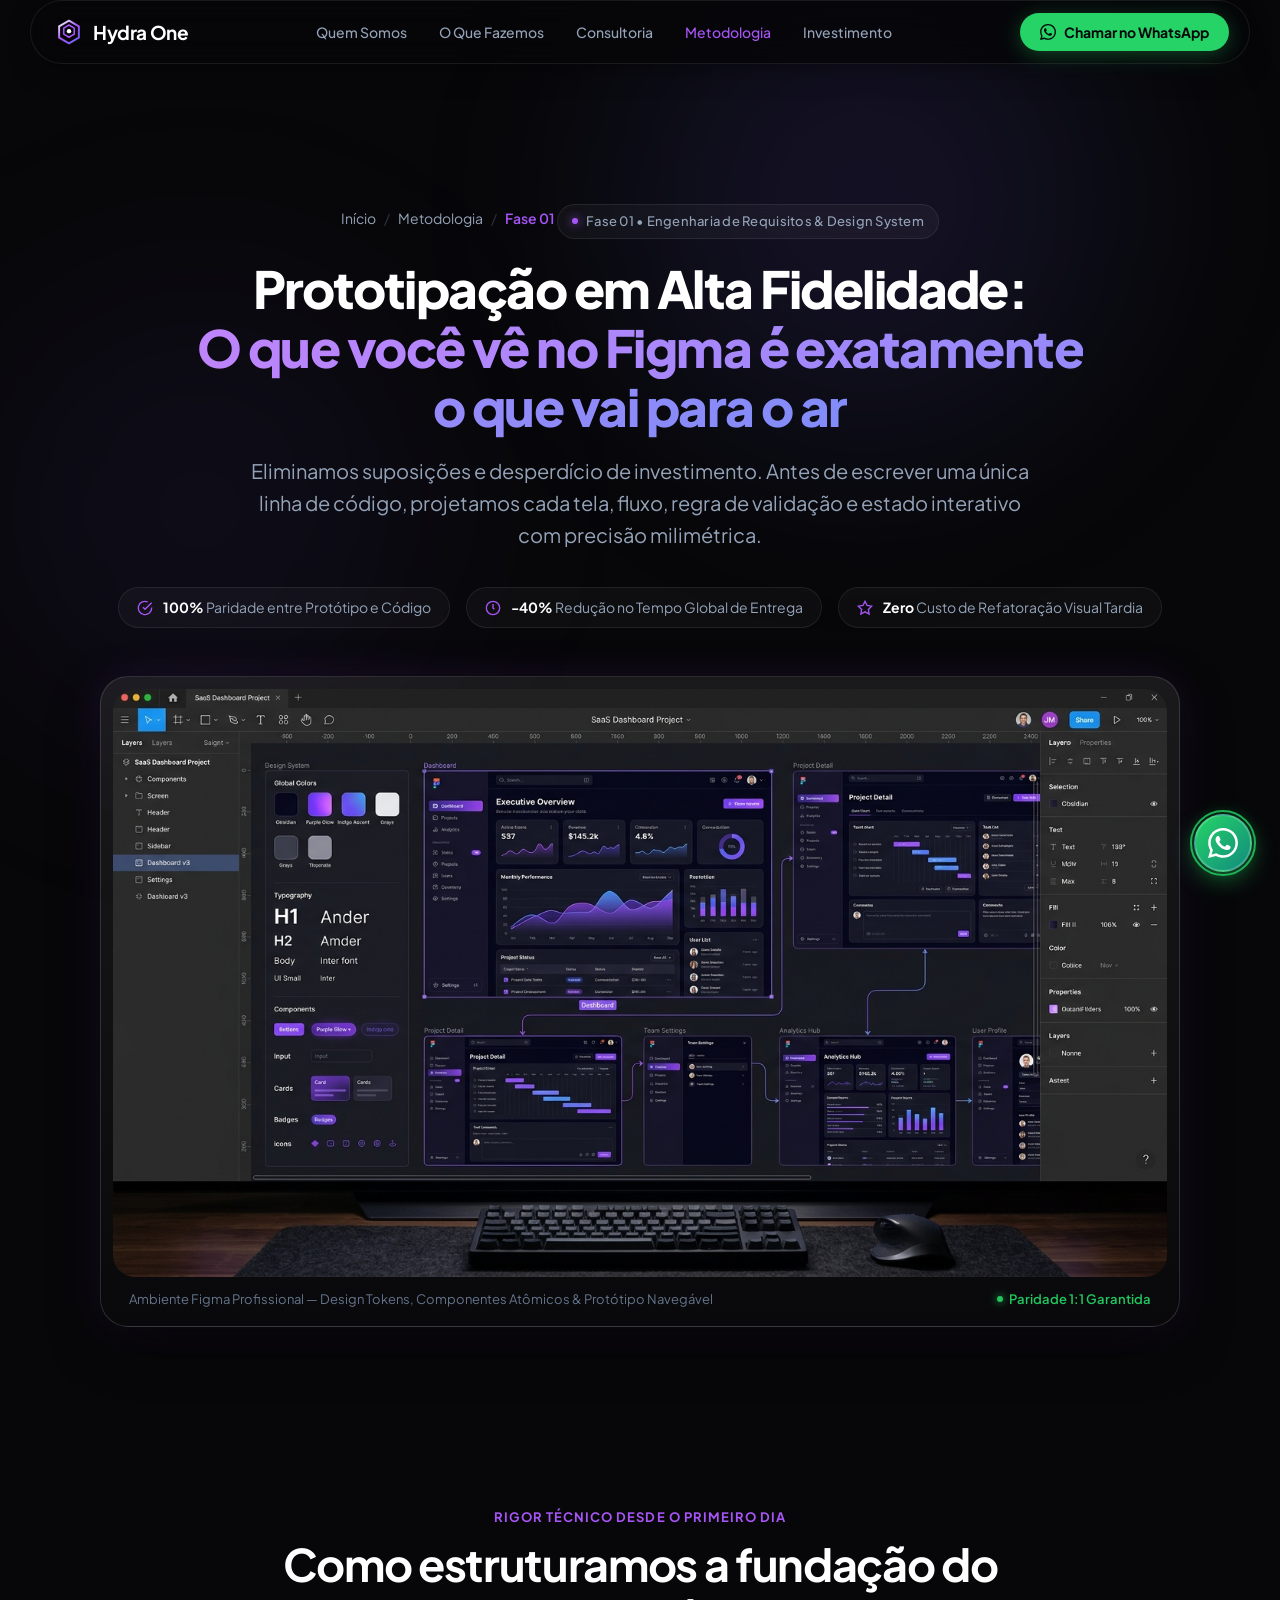
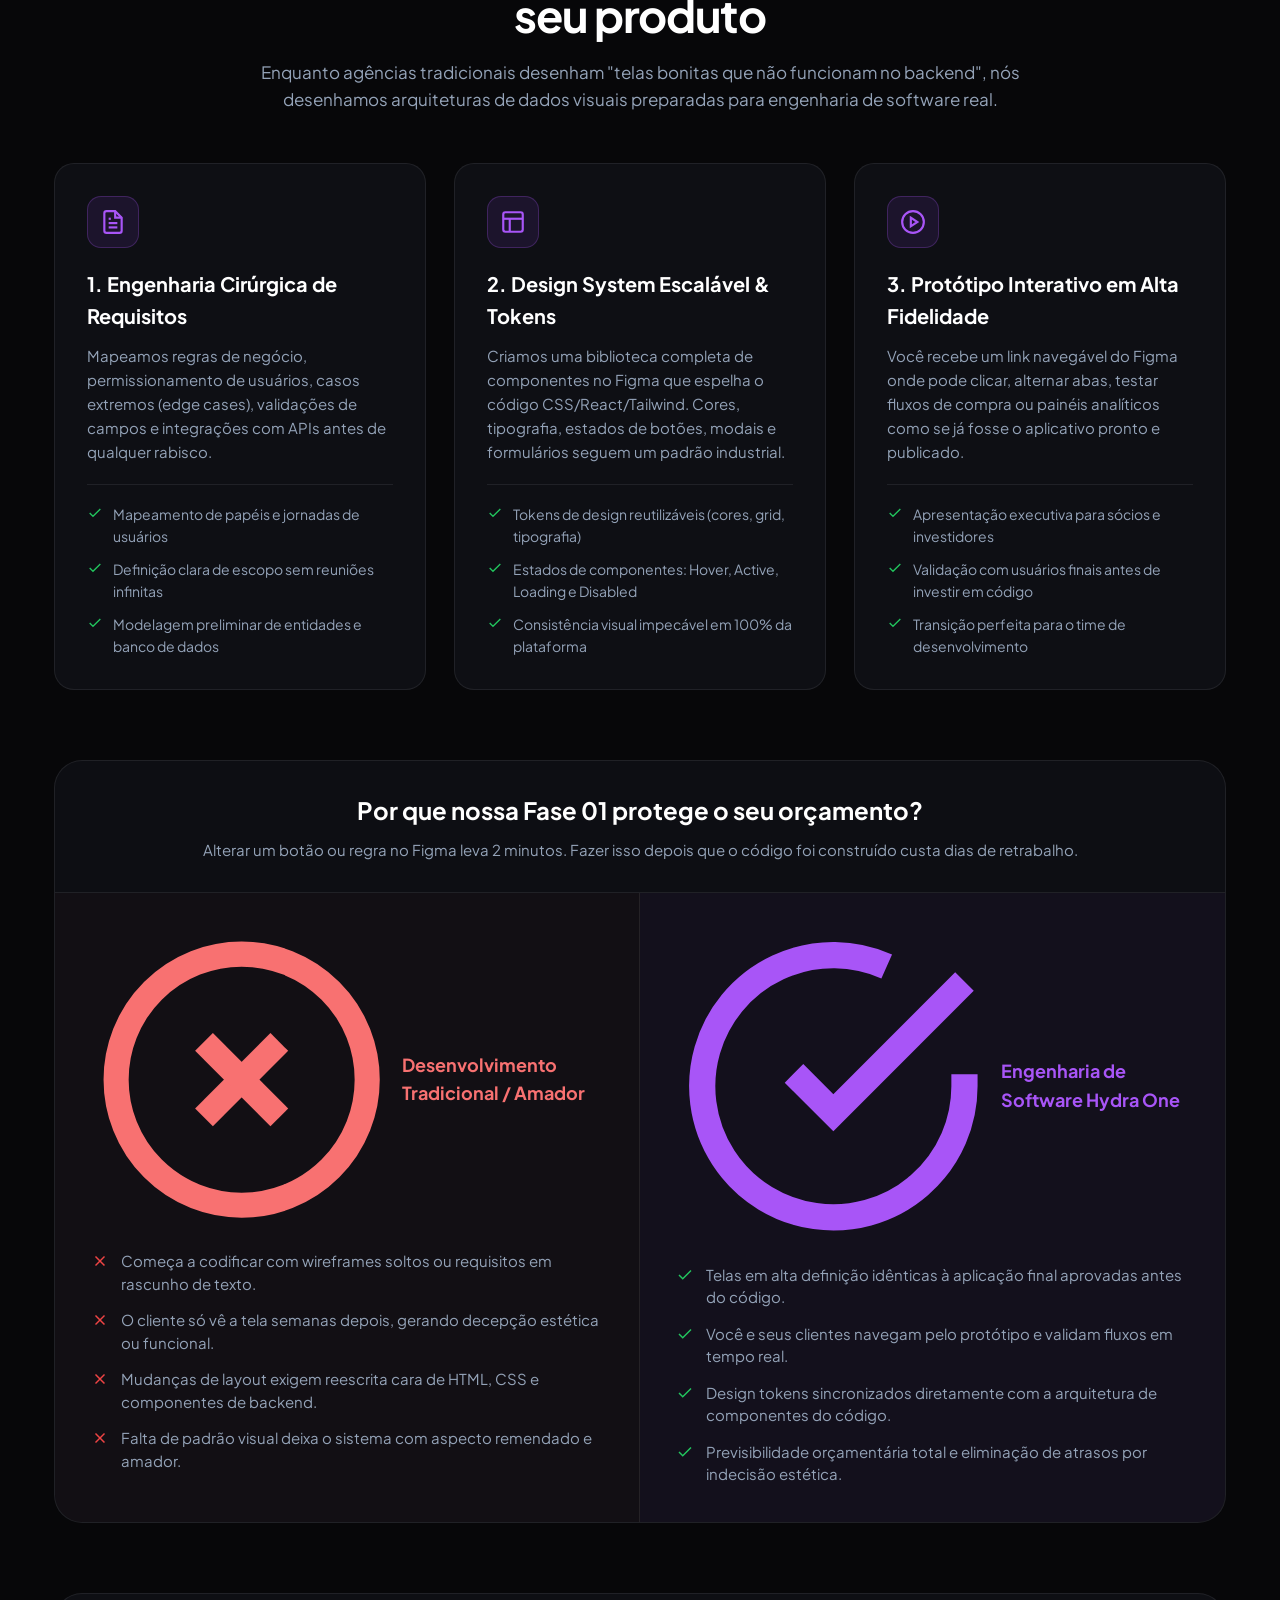
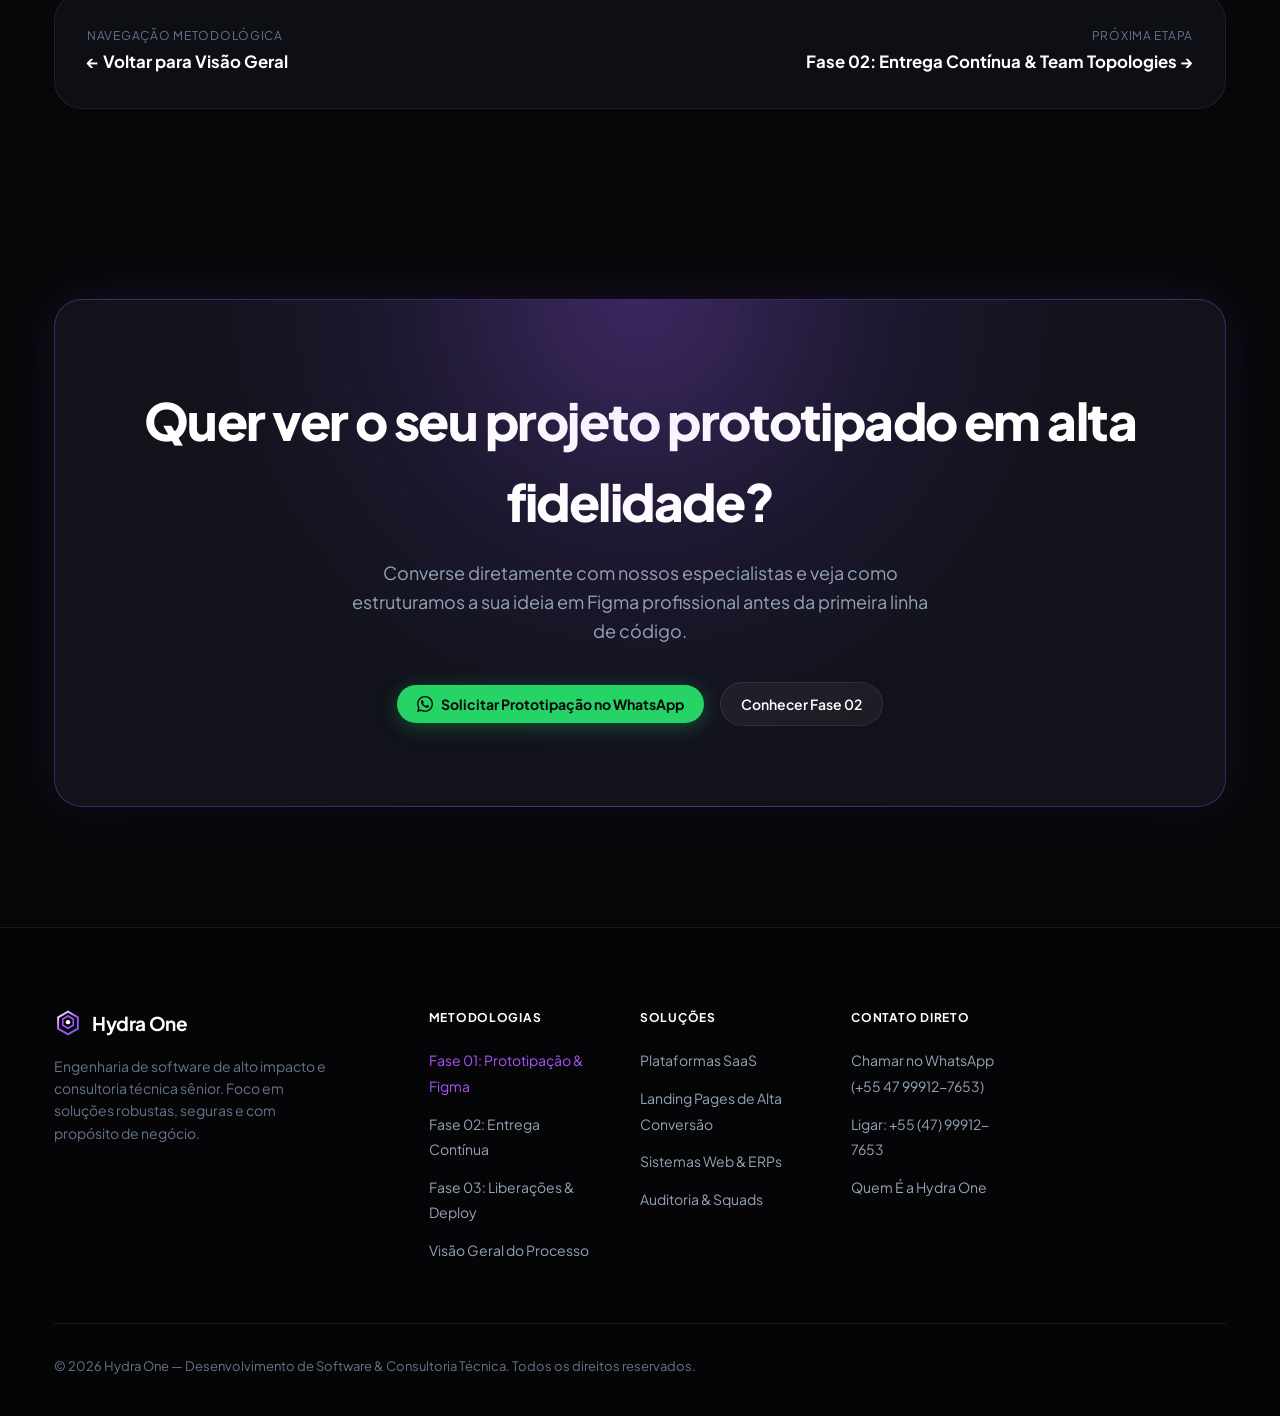
==== fase-1-prototipacao.html @ 9bd607a6 "add steps page" ====
<!DOCTYPE html>
<html lang="pt-BR">

<head>
  <meta charset="UTF-8">
  <meta name="viewport" content="width=device-width, initial-scale=1.0">
  <title>Fase 1: Prototipação em Alta Fidelidade & Figma | Metodologia Hydra One</title>
  <meta name="description"
    content="Entenda como a Hydra One utiliza prototipação em alta fidelidade no Figma, design systems escaláveis e engenharia cirúrgica de requisitos para eliminar 100% das surpresas e retrabalho antes do código.">
  
  <!-- Preconnect Fonts -->
  <link rel="preconnect" href="https://fonts.googleapis.com">
  <link rel="preconnect" href="https://fonts.gstatic.com" crossorigin>
  <link
    href="https://fonts.googleapis.com/css2?family=JetBrains+Mono:ital,wght@0,400;0,500;0,600;1,400&family=Plus+Jakarta+Sans:wght@300;400;500;600;700;800&display=swap"
    rel="stylesheet">
  
  <!-- Stylesheets -->
  <link rel="stylesheet" href="css/variables.css">
  <link rel="stylesheet" href="css/styles.css">
</head>

<body>
  <!-- ==========================================================================
       Header & Navigation
       ========================================================================== -->
  <header class="site-header" id="header">
    <nav class="navbar container">
      <a href="index.html#hero" class="logo-brand" id="brand-logo">
        <svg class="logo-icon" viewBox="0 0 32 32" fill="none" xmlns="http://www.w3.org/2000/svg">
          <path d="M16 3L27.2583 9.5V22.5L16 29L4.74167 22.5V9.5L16 3Z" stroke="url(#hydra-grad)" stroke-width="2.2"
            stroke-linejoin="round" />
          <path d="M16 8L22 11.5V18.5L16 22L10 18.5V11.5L16 8Z" stroke="#a855f7" stroke-width="1.8"
            stroke-linejoin="round" />
          <circle cx="16" cy="15" r="2.5" fill="#ffffff" />
          <defs>
            <linearGradient id="hydra-grad" x1="4.74" y1="3" x2="27.25" y2="29" gradientUnits="userSpaceOnUse">
              <stop stop-color="#ffffff" />
              <stop offset="0.5" stop-color="#a855f7" />
              <stop offset="1" stop-color="#6366f1" />
            </linearGradient>
          </defs>
        </svg>
        <span>Hydra One</span>
      </a>

      <ul class="nav-links">
        <li class="nav-item"><a href="index.html#about">Quem Somos</a></li>
        <li class="nav-item"><a href="index.html#solutions">O Que Fazemos</a></li>
        <li class="nav-item"><a href="index.html#consulting">Consultoria</a></li>
        <li class="nav-item"><a href="index.html#how-it-works" style="color: var(--accent-violet);">Metodologia</a></li>
        <li class="nav-item"><a href="index.html#pricing">Investimento</a></li>
      </ul>

      <div class="nav-actions">
        <button class="btn btn-primary btn-whatsapp" data-action="open-whatsapp"
          data-whatsapp-msg="Olá! Gostaria de conversar sobre a prototipação e design do meu projeto no Figma."
          id="nav-cta-btn">
          <svg class="whatsapp-svg-icon" viewBox="0 0 24 24">
            <path
              d="M.057 24l1.687-6.163c-1.041-1.804-1.588-3.849-1.587-5.946.003-6.556 5.338-11.891 11.893-11.891 3.181.001 6.167 1.24 8.413 3.488 2.245 2.248 3.481 5.236 3.48 8.414-.003 6.557-5.338 11.892-11.893 11.892-1.99-.001-3.951-.5-5.688-1.448l-6.305 1.654zm6.597-3.807c1.676.995 3.276 1.591 5.392 1.592 5.448 0 9.886-4.434 9.889-9.885.002-5.462-4.415-9.89-9.881-9.892-5.452 0-9.887 4.434-9.889 9.884-.001 2.225.651 3.891 1.746 5.634l-.999 3.648 3.742-.981zm11.387-5.464c-.074-.124-.272-.198-.57-.347-.297-.149-1.758-.868-2.031-.967-.272-.099-.47-.149-.669.149-.198.297-.768.967-.941 1.165-.173.198-.347.223-.644.074-.297-.149-1.255-.462-2.39-1.475-.883-.788-1.48-1.761-1.653-2.059-.173-.297-.018-.458.13-.606.134-.133.297-.347.446-.521.151-.172.2-.296.3-.495.099-.198.05-.372-.025-.521-.075-.148-.669-1.611-.916-2.206-.242-.579-.487-.501-.669-.51l-.57-.01c-.198 0-.52.074-.792.372s-1.04 1.016-1.04 2.479 1.065 2.876 1.213 3.074c.149.198 2.095 3.2 5.076 4.487.709.306 1.263.489 1.694.626.712.226 1.36.194 1.872.118.571-.085 1.758-.719 2.006-1.413.248-.695.248-1.29.173-1.414z" />
          </svg>
          <span>Chamar no WhatsApp</span>
        </button>
        <button class="mobile-toggle" id="mobile-menu-toggle" aria-label="Abrir menu mobile">
          <svg width="22" height="22" viewBox="0 0 24 24" fill="none" stroke="currentColor" stroke-width="2">
            <line x1="3" y1="12" x2="21" y2="12"></line>
            <line x1="3" y1="6" x2="21" y2="6"></line>
            <line x1="3" y1="18" x2="21" y2="18"></line>
          </svg>
        </button>
      </div>
    </nav>
  </header>

  <!-- Mobile Menu Drawer -->
  <div class="mobile-menu" id="mobile-menu-drawer">
    <a href="index.html#about">Quem Somos</a>
    <a href="index.html#solutions">O Que Fazemos</a>
    <a href="index.html#consulting">Consultoria</a>
    <a href="index.html#how-it-works">Metodologia</a>
    <a href="index.html#pricing">Investimento</a>
    <button class="btn btn-primary btn-whatsapp" data-action="open-whatsapp"
      data-whatsapp-msg="Olá! Gostaria de conversar sobre a prototipação do meu projeto."
      style="width: 100%; margin-top: 8px;">
      <span>Chamar no WhatsApp</span>
    </button>
  </div>

  <main>
    <!-- ==========================================================================
         Hero Section
         ========================================================================== -->
    <section class="methodology-page-header">
      <div class="container">
        <div class="methodology-breadcrumbs">
          <a href="index.html">Início</a>
          <span class="sep">/</span>
          <a href="index.html#how-it-works">Metodologia</a>
          <span class="sep">/</span>
          <span class="current">Fase 01</span>
        </div>

        <div class="section-badge">
          <span class="dot" style="background: var(--accent-violet);"></span>
          <span>Fase 01 • Engenharia de Requisitos & Design System</span>
        </div>

        <h1 class="methodology-page-title">
          Prototipação em Alta Fidelidade: <br>
          <span class="text-purple">O que você vê no Figma é exatamente o que vai para o ar</span>
        </h1>

        <p class="methodology-page-subtitle">
          Eliminamos suposições e desperdício de investimento. Antes de escrever uma única linha de código, projetamos
          cada tela, fluxo, regra de validação e estado interativo com precisão milimétrica.
        </p>

        <div class="methodology-quick-metrics">
          <div class="metric-chip">
            <svg viewBox="0 0 24 24" fill="none" stroke="currentColor" stroke-width="2">
              <path d="M22 11.08V12a10 10 0 1 1-5.93-9.14"></path>
              <polyline points="22 4 12 14.01 9 11.01"></polyline>
            </svg>
            <span><strong>100%</strong> Paridade entre Protótipo e Código</span>
          </div>
          <div class="metric-chip">
            <svg viewBox="0 0 24 24" fill="none" stroke="currentColor" stroke-width="2">
              <circle cx="12" cy="12" r="10"></circle>
              <polyline points="12 6 12 12 14 14"></polyline>
            </svg>
            <span><strong>-40%</strong> Redução no Tempo Global de Entrega</span>
          </div>
          <div class="metric-chip">
            <svg viewBox="0 0 24 24" fill="none" stroke="currentColor" stroke-width="2">
              <polygon points="12 2 15.09 8.26 22 9.27 17 14.14 18.18 21.02 12 17.77 5.82 21.02 7 14.14 2 9.27 8.91 8.26 12 2"></polygon>
            </svg>
            <span><strong>Zero</strong> Custo de Refatoração Visual Tardia</span>
          </div>
        </div>

        <!-- Big Visual Showcase -->
        <div class="methodology-visual-container">
          <img src="assets/images/figma-showcase.jpg"
            alt="Ambiente de trabalho no Figma mostrando o Design System completo, telas em alta fidelidade e protótipo navegável"
            width="1080" height="608">
          <div class="methodology-visual-caption">
            <span>Ambiente Figma Profissional — Design Tokens, Componentes Atômicos & Protótipo Navegável</span>
            <span class="badge-live">Paridade 1:1 Garantida</span>
          </div>
        </div>
      </div>
    </section>

    <!-- ==========================================================================
         Pilares da Fase 1
         ========================================================================== -->
    <section class="methodology-section">
      <div class="container">
        <div style="text-align: center; max-width: 760px; margin: 0 auto 50px auto;">
          <span class="section-tagline">Rigor Técnico Desde o Primeiro Dia</span>
          <h2 class="section-title">Como estruturamos a fundação do seu produto</h2>
          <p class="section-description">
            Enquanto agências tradicionais desenham "telas bonitas que não funcionam no backend", nós desenhamos
            arquiteturas de dados visuais preparadas para engenharia de software real.
          </p>
        </div>

        <div class="methodology-grid">
          <!-- Card 1 -->
          <div class="pillar-card">
            <div class="pillar-icon-box">
              <svg viewBox="0 0 24 24" fill="none" stroke="currentColor" stroke-width="2">
                <path d="M14 2H6a2 2 0 0 0-2 2v16a2 2 0 0 0 2 2h12a2 2 0 0 0 2-2V8z"></path>
                <polyline points="14 2 14 8 20 8"></polyline>
                <line x1="16" y1="13" x2="8" y2="13"></line>
                <line x1="16" y1="17" x2="8" y2="17"></line>
                <polyline points="10 9 9 9 8 9"></polyline>
              </svg>
            </div>
            <h3>1. Engenharia Cirúrgica de Requisitos</h3>
            <p>
              Mapeamos regras de negócio, permissionamento de usuários, casos extremos (edge cases), validações de campos
              e integrações com APIs antes de qualquer rabisco.
            </p>
            <ul class="pillar-checklist">
              <li>
                <svg viewBox="0 0 24 24" fill="none" stroke="currentColor" stroke-width="2"><polyline points="20 6 9 17 4 12"></polyline></svg>
                <span>Mapeamento de papéis e jornadas de usuários</span>
              </li>
              <li>
                <svg viewBox="0 0 24 24" fill="none" stroke="currentColor" stroke-width="2"><polyline points="20 6 9 17 4 12"></polyline></svg>
                <span>Definição clara de escopo sem reuniões infinitas</span>
              </li>
              <li>
                <svg viewBox="0 0 24 24" fill="none" stroke="currentColor" stroke-width="2"><polyline points="20 6 9 17 4 12"></polyline></svg>
                <span>Modelagem preliminar de entidades e banco de dados</span>
              </li>
            </ul>
          </div>

          <!-- Card 2 -->
          <div class="pillar-card">
            <div class="pillar-icon-box">
              <svg viewBox="0 0 24 24" fill="none" stroke="currentColor" stroke-width="2">
                <rect x="3" y="3" width="18" height="18" rx="2" ry="2"></rect>
                <line x1="3" y1="9" x2="21" y2="9"></line>
                <line x1="9" y1="21" x2="9" y2="9"></line>
              </svg>
            </div>
            <h3>2. Design System Escalável & Tokens</h3>
            <p>
              Criamos uma biblioteca completa de componentes no Figma que espelha o código CSS/React/Tailwind. Cores,
              tipografia, estados de botões, modais e formulários seguem um padrão industrial.
            </p>
            <ul class="pillar-checklist">
              <li>
                <svg viewBox="0 0 24 24" fill="none" stroke="currentColor" stroke-width="2"><polyline points="20 6 9 17 4 12"></polyline></svg>
                <span>Tokens de design reutilizáveis (cores, grid, tipografia)</span>
              </li>
              <li>
                <svg viewBox="0 0 24 24" fill="none" stroke="currentColor" stroke-width="2"><polyline points="20 6 9 17 4 12"></polyline></svg>
                <span>Estados de componentes: Hover, Active, Loading e Disabled</span>
              </li>
              <li>
                <svg viewBox="0 0 24 24" fill="none" stroke="currentColor" stroke-width="2"><polyline points="20 6 9 17 4 12"></polyline></svg>
                <span>Consistência visual impecável em 100% da plataforma</span>
              </li>
            </ul>
          </div>

          <!-- Card 3 -->
          <div class="pillar-card">
            <div class="pillar-icon-box">
              <svg viewBox="0 0 24 24" fill="none" stroke="currentColor" stroke-width="2">
                <circle cx="12" cy="12" r="10"></circle>
                <polygon points="10 8 16 12 10 16 10 8"></polygon>
              </svg>
            </div>
            <h3>3. Protótipo Interativo em Alta Fidelidade</h3>
            <p>
              Você recebe um link navegável do Figma onde pode clicar, alternar abas, testar fluxos de compra ou painéis
              analíticos como se já fosse o aplicativo pronto e publicado.
            </p>
            <ul class="pillar-checklist">
              <li>
                <svg viewBox="0 0 24 24" fill="none" stroke="currentColor" stroke-width="2"><polyline points="20 6 9 17 4 12"></polyline></svg>
                <span>Apresentação executiva para sócios e investidores</span>
              </li>
              <li>
                <svg viewBox="0 0 24 24" fill="none" stroke="currentColor" stroke-width="2"><polyline points="20 6 9 17 4 12"></polyline></svg>
                <span>Validação com usuários finais antes de investir em código</span>
              </li>
              <li>
                <svg viewBox="0 0 24 24" fill="none" stroke="currentColor" stroke-width="2"><polyline points="20 6 9 17 4 12"></polyline></svg>
                <span>Transição perfeita para o time de desenvolvimento</span>
              </li>
            </ul>
          </div>
        </div>

        <!-- Comparison Matrix -->
        <div class="comparison-matrix-wrapper">
          <div class="comparison-header">
            <h3>Por que nossa Fase 01 protege o seu orçamento?</h3>
            <p style="color: var(--text-secondary); font-size: 0.9375rem;">
              Alterar um botão ou regra no Figma leva 2 minutos. Fazer isso depois que o código foi construído custa dias de retrabalho.
            </p>
          </div>
          <div class="comparison-grid">
            <div class="comparison-col traditional">
              <h4>
                <svg class="bad" viewBox="0 0 24 24" fill="none" stroke="currentColor" stroke-width="2">
                  <circle cx="12" cy="12" r="10"></circle>
                  <line x1="15" y1="9" x2="9" y2="15"></line>
                  <line x1="9" y1="9" x2="15" y2="15"></line>
                </svg>
                Desenvolvimento Tradicional / Amador
              </h4>
              <ul class="comparison-list">
                <li>
                  <svg class="bad" viewBox="0 0 24 24" fill="none" stroke="currentColor" stroke-width="2"><line x1="18" y1="6" x2="6" y2="18"></line><line x1="6" y1="6" x2="18" y2="18"></line></svg>
                  <span>Começa a codificar com wireframes soltos ou requisitos em rascunho de texto.</span>
                </li>
                <li>
                  <svg class="bad" viewBox="0 0 24 24" fill="none" stroke="currentColor" stroke-width="2"><line x1="18" y1="6" x2="6" y2="18"></line><line x1="6" y1="6" x2="18" y2="18"></line></svg>
                  <span>O cliente só vê a tela semanas depois, gerando decepção estética ou funcional.</span>
                </li>
                <li>
                  <svg class="bad" viewBox="0 0 24 24" fill="none" stroke="currentColor" stroke-width="2"><line x1="18" y1="6" x2="6" y2="18"></line><line x1="6" y1="6" x2="18" y2="18"></line></svg>
                  <span>Mudanças de layout exigem reescrita cara de HTML, CSS e componentes de backend.</span>
                </li>
                <li>
                  <svg class="bad" viewBox="0 0 24 24" fill="none" stroke="currentColor" stroke-width="2"><line x1="18" y1="6" x2="6" y2="18"></line><line x1="6" y1="6" x2="18" y2="18"></line></svg>
                  <span>Falta de padrão visual deixa o sistema com aspecto remendado e amador.</span>
                </li>
              </ul>
            </div>

            <div class="comparison-col hydra">
              <h4>
                <svg class="good" viewBox="0 0 24 24" fill="none" stroke="currentColor" stroke-width="2">
                  <path d="M22 11.08V12a10 10 0 1 1-5.93-9.14"></path>
                  <polyline points="22 4 12 14.01 9 11.01"></polyline>
                </svg>
                Engenharia de Software Hydra One
              </h4>
              <ul class="comparison-list">
                <li>
                  <svg class="good" viewBox="0 0 24 24" fill="none" stroke="currentColor" stroke-width="2"><polyline points="20 6 9 17 4 12"></polyline></svg>
                  <span>Telas em alta definição idênticas à aplicação final aprovadas antes do código.</span>
                </li>
                <li>
                  <svg class="good" viewBox="0 0 24 24" fill="none" stroke="currentColor" stroke-width="2"><polyline points="20 6 9 17 4 12"></polyline></svg>
                  <span>Você e seus clientes navegam pelo protótipo e validam fluxos em tempo real.</span>
                </li>
                <li>
                  <svg class="good" viewBox="0 0 24 24" fill="none" stroke="currentColor" stroke-width="2"><polyline points="20 6 9 17 4 12"></polyline></svg>
                  <span>Design tokens sincronizados diretamente com a arquitetura de componentes do código.</span>
                </li>
                <li>
                  <svg class="good" viewBox="0 0 24 24" fill="none" stroke="currentColor" stroke-width="2"><polyline points="20 6 9 17 4 12"></polyline></svg>
                  <span>Previsibilidade orçamentária total e eliminação de atrasos por indecisão estética.</span>
                </li>
              </ul>
            </div>
          </div>
        </div>

        <!-- Navigation Between Phases -->
        <div class="phase-nav-container">
          <div class="phase-nav-item">
            <span class="phase-nav-label">Navegação Metodológica</span>
            <a href="index.html#how-it-works" class="phase-nav-link">
              ← Voltar para Visão Geral
            </a>
          </div>
          <div class="phase-nav-item next">
            <span class="phase-nav-label">Próxima Etapa</span>
            <a href="fase-2-desenvolvimento-continuo.html" class="phase-nav-link">
              Fase 02: Entrega Contínua & Team Topologies →
            </a>
          </div>
        </div>
      </div>
    </section>

    <!-- Pre-Footer CTA -->
    <section class="prefooter-section">
      <div class="container">
        <div class="prefooter-banner">
          <h2 class="prefooter-title">Quer ver o seu projeto prototipado em alta fidelidade?</h2>
          <p class="prefooter-subtitle">
            Converse diretamente com nossos especialistas e veja como estruturamos a sua ideia em Figma profissional
            antes da primeira linha de código.
          </p>
          <div class="prefooter-actions">
            <button class="btn btn-primary btn-whatsapp" data-action="open-whatsapp"
              data-whatsapp-msg="Olá! Gostaria de prototipar meu projeto com a equipe de design e engenharia da Hydra One.">
              <svg class="whatsapp-svg-icon" viewBox="0 0 24 24">
                <path
                  d="M.057 24l1.687-6.163c-1.041-1.804-1.588-3.849-1.587-5.946.003-6.556 5.338-11.891 11.893-11.891 3.181.001 6.167 1.24 8.413 3.488 2.245 2.248 3.481 5.236 3.48 8.414-.003 6.557-5.338 11.892-11.893 11.892-1.99-.001-3.951-.5-5.688-1.448l-6.305 1.654zm6.597-3.807c1.676.995 3.276 1.591 5.392 1.592 5.448 0 9.886-4.434 9.889-9.885.002-5.462-4.415-9.89-9.881-9.892-5.452 0-9.887 4.434-9.889 9.884-.001 2.225.651 3.891 1.746 5.634l-.999 3.648 3.742-.981zm11.387-5.464c-.074-.124-.272-.198-.57-.347-.297-.149-1.758-.868-2.031-.967-.272-.099-.47-.149-.669.149-.198.297-.768.967-.941 1.165-.173.198-.347.223-.644.074-.297-.149-1.255-.462-2.39-1.475-.883-.788-1.48-1.761-1.653-2.059-.173-.297-.018-.458.13-.606.134-.133.297-.347.446-.521.151-.172.2-.296.3-.495.099-.198.05-.372-.025-.521-.075-.148-.669-1.611-.916-2.206-.242-.579-.487-.501-.669-.51l-.57-.01c-.198 0-.52.074-.792.372s-1.04 1.016-1.04 2.479 1.065 2.876 1.213 3.074c.149.198 2.095 3.2 5.076 4.487.709.306 1.263.489 1.694.626.712.226 1.36.194 1.872.118.571-.085 1.758-.719 2.006-1.413.248-.695.248-1.29.173-1.414z" />
              </svg>
              <span>Solicitar Prototipação no WhatsApp</span>
            </button>
            <a href="fase-2-desenvolvimento-continuo.html" class="btn btn-secondary">Conhecer Fase 02</a>
          </div>
        </div>
      </div>
    </section>
  </main>

  <!-- ==========================================================================
       Footer
       ========================================================================== -->
  <footer class="site-footer" id="footer">
    <div class="container">
      <div class="footer-grid">
        <div class="footer-brand">
          <a href="index.html#hero" class="logo-brand">
            <svg class="logo-icon" viewBox="0 0 32 32" fill="none">
              <path d="M16 3L27.2583 9.5V22.5L16 29L4.74167 22.5V9.5L16 3Z" stroke="url(#hydra-grad-foot)" stroke-width="2.2" />
              <path d="M16 8L22 11.5V18.5L16 22L10 18.5V11.5L16 8Z" stroke="#a855f7" stroke-width="1.8" />
              <circle cx="16" cy="15" r="2.5" fill="#ffffff" />
              <defs>
                <linearGradient id="hydra-grad-foot" x1="4.74" y1="3" x2="27.25" y2="29" gradientUnits="userSpaceOnUse">
                  <stop stop-color="#ffffff" />
                  <stop offset="0.5" stop-color="#a855f7" />
                  <stop offset="1" stop-color="#6366f1" />
                </linearGradient>
              </defs>
            </svg>
            <span>Hydra One</span>
          </a>
          <p>
            Engenharia de software de alto impacto e consultoria técnica sênior. Foco em soluções robustas, seguras e com propósito de negócio.
          </p>
        </div>

        <div class="footer-col">
          <h4>Metodologias</h4>
          <ul class="footer-links">
            <li><a href="fase-1-prototipacao.html" style="color: var(--accent-violet);">Fase 01: Prototipação & Figma</a></li>
            <li><a href="fase-2-desenvolvimento-continuo.html">Fase 02: Entrega Contínua</a></li>
            <li><a href="fase-3-deploy-sustentacao.html">Fase 03: Liberações & Deploy</a></li>
            <li><a href="index.html#how-it-works">Visão Geral do Processo</a></li>
          </ul>
        </div>

        <div class="footer-col">
          <h4>Soluções</h4>
          <ul class="footer-links">
            <li><a href="index.html#solutions">Plataformas SaaS</a></li>
            <li><a href="index.html#solutions">Landing Pages de Alta Conversão</a></li>
            <li><a href="index.html#solutions">Sistemas Web & ERPs</a></li>
            <li><a href="index.html#consulting">Auditoria & Squads</a></li>
          </ul>
        </div>

        <div class="footer-col">
          <h4>Contato Direto</h4>
          <ul class="footer-links">
            <li><a href="https://wa.me/5547999127653" target="_blank" rel="noopener noreferrer" data-action="open-whatsapp"
                data-whatsapp-msg="Olá! Gostaria de falar diretamente com a Hydra One.">Chamar no WhatsApp (+55 47 99912-7653)</a></li>
            <li><a href="tel:+5547999127653">Ligar: +55 (47) 99912-7653</a></li>
            <li><a href="index.html#about">Quem É a Hydra One</a></li>
          </ul>
        </div>
      </div>

      <div class="footer-bottom">
        <p>© 2026 Hydra One — Desenvolvimento de Software & Consultoria Técnica. Todos os direitos reservados.</p>
      </div>
    </div>
  </footer>

  <!-- Floating WhatsApp Action Button (FAB) -->
  <aside class="whatsapp-float-wrapper" aria-label="Atendimento via WhatsApp">
    <div class="whatsapp-tooltip">
      <span class="whatsapp-tooltip-status"></span>
      <span>Falar no WhatsApp com a Hydra One</span>
    </div>
    <a href="https://wa.me/5547999127653?text=Ol%C3%A1!%20Gostaria%20de%20conversar%20com%20a%20Hydra%20One%20sobre%20a%20Fase%201%20de%20Prototipa%C3%A7%C3%A3o."
      class="whatsapp-float-btn" id="whatsapp-float-btn" target="_blank" rel="noopener noreferrer"
      aria-label="Iniciar conversa no WhatsApp" data-action="open-whatsapp"
      data-whatsapp-msg="Olá! Gostaria de conversar com a Hydra One sobre a Fase 1 de Prototipação e Design.">
      <span class="whatsapp-pulse-ring"></span>
      <svg viewBox="0 0 24 24" fill="currentColor" width="30" height="30">
        <path
          d="M.057 24l1.687-6.163c-1.041-1.804-1.588-3.849-1.587-5.946.003-6.556 5.338-11.891 11.893-11.891 3.181.001 6.167 1.24 8.413 3.488 2.245 2.248 3.481 5.236 3.48 8.414-.003 6.557-5.338 11.892-11.893 11.892-1.99-.001-3.951-.5-5.688-1.448l-6.305 1.654zm6.597-3.807c1.676.995 3.276 1.591 5.392 1.592 5.448 0 9.886-4.434 9.889-9.885.002-5.462-4.415-9.89-9.881-9.892-5.452 0-9.887 4.434-9.889 9.884-.001 2.225.651 3.891 1.746 5.634l-.999 3.648 3.742-.981zm11.387-5.464c-.074-.124-.272-.198-.57-.347-.297-.149-1.758-.868-2.031-.967-.272-.099-.47-.149-.669.149-.198.297-.768.967-.941 1.165-.173.198-.347.223-.644.074-.297-.149-1.255-.462-2.39-1.475-.883-.788-1.48-1.761-1.653-2.059-.173-.297-.018-.458.13-.606.134-.133.297-.347.446-.521.151-.172.2-.296.3-.495.099-.198.05-.372-.025-.521-.075-.148-.669-1.611-.916-2.206-.242-.579-.487-.501-.669-.51l-.57-.01c-.198 0-.52.074-.792.372s-1.04 1.016-1.04 2.479 1.065 2.876 1.213 3.074c.149.198 2.095 3.2 5.076 4.487.709.306 1.263.489 1.694.626.712.226 1.36.194 1.872.118.571-.085 1.758-.719 2.006-1.413.248-.695.248-1.29.173-1.414z" />
      </svg>
    </a>
  </aside>

  <!-- Scripts -->
  <script src="js/main.js"></script>
</body>

</html>
---- css/variables.css ----
:root {
  /* Core Obsidian Dark Palette */
  --bg-primary: #070709;
  --bg-secondary: #0d0e13;
  --bg-tertiary: #13141b;
  --bg-card: rgba(18, 19, 26, 0.7);
  --bg-card-hover: rgba(26, 28, 38, 0.85);
  --bg-glass: rgba(12, 13, 18, 0.75);
  --bg-glass-nav: rgba(7, 7, 9, 0.85);

  /* Borders & Highlights */
  --border-subtle: rgba(255, 255, 255, 0.08);
  --border-medium: rgba(255, 255, 255, 0.14);
  --border-bright: rgba(255, 255, 255, 0.24);
  --border-gradient: linear-gradient(135deg, rgba(255, 255, 255, 0.16) 0%, rgba(255, 255, 255, 0.02) 100%);

  /* Accent & Gradients */
  --accent-purple: #8b5cf6;
  --accent-indigo: #6366f1;
  --accent-violet: #a855f7;
  --accent-cyan: #06b6d4;
  --accent-glow: rgba(139, 92, 246, 0.25);
  --accent-glow-strong: rgba(139, 92, 246, 0.45);
  --accent-gradient: linear-gradient(135deg, #a855f7 0%, #6366f1 50%, #3b82f6 100%);
  --accent-text-gradient: linear-gradient(180deg, #ffffff 40%, #94a3b8 100%);
  --accent-purple-gradient: linear-gradient(135deg, #c084fc 0%, #818cf8 100%);

  /* Typography Colors */
  --text-primary: #ffffff;
  --text-secondary: #94a3b8;
  --text-muted: #64748b;
  --text-dim: #475569;

  /* Typography Fonts */
  --font-sans: 'Plus Jakarta Sans', -apple-system, BlinkMacSystemFont, 'Segoe UI', Roboto, sans-serif;
  --font-mono: 'JetBrains Mono', 'Fira Code', monospace;

  /* Shadows & Elevations */
  --shadow-card: 0 10px 30px -10px rgba(0, 0, 0, 0.6), 0 0 1px 1px rgba(255, 255, 255, 0.06) inset;
  --shadow-card-hover: 0 20px 40px -15px rgba(0, 0, 0, 0.8), 0 0 0 1px rgba(168, 85, 247, 0.3), 0 0 30px rgba(139, 92, 246, 0.15);
  --shadow-btn: 0 4px 20px rgba(255, 255, 255, 0.15);
  --shadow-btn-hover: 0 8px 30px rgba(255, 255, 255, 0.3);
  --shadow-glow-ambient: 0 0 120px 40px rgba(99, 102, 241, 0.15);

  /* Layout & Geometry */
  --radius-sm: 8px;
  --radius-md: 14px;
  --radius-lg: 20px;
  --radius-xl: 28px;
  --radius-full: 9999px;
  --max-width: 1220px;

  /* Transitions */
  --transition-fast: 0.15s cubic-bezier(0.4, 0, 0.2, 1);
  --transition-base: 0.25s cubic-bezier(0.4, 0, 0.2, 1);
  --transition-smooth: 0.4s cubic-bezier(0.16, 1, 0.3, 1);
}
---- css/styles.css ----
@import url('https://fonts.googleapis.com/css2?family=JetBrains+Mono:wght@400;500;600&family=Plus+Jakarta+Sans:wght@300;400;500;600;700;800&display=swap');
@import url('./variables.css');

/* ==========================================================================
   Base & Reset
   ========================================================================== */
*,
*::before,
*::after {
  box-sizing: border-box;
  margin: 0;
  padding: 0;
}

html {
  scroll-behavior: smooth;
  color-scheme: dark;
  font-size: 16px;
}

body {
  font-family: var(--font-sans);
  background-color: var(--bg-primary);
  color: var(--text-primary);
  line-height: 1.6;
  overflow-x: hidden;
  position: relative;
  -webkit-font-smoothing: antialiased;
  -moz-osx-font-smoothing: grayscale;
}

/* Background Ambient Lighting Effect */
body::before {
  content: '';
  position: fixed;
  top: -150px;
  right: 5%;
  width: 700px;
  height: 700px;
  background: radial-gradient(circle, rgba(139, 92, 246, 0.14) 0%, rgba(99, 102, 241, 0.08) 40%, transparent 70%);
  filter: blur(80px);
  pointer-events: none;
  z-index: 0;
}

body::after {
  content: '';
  position: fixed;
  bottom: 10%;
  left: -100px;
  width: 600px;
  height: 600px;
  background: radial-gradient(circle, rgba(99, 102, 241, 0.09) 0%, rgba(168, 85, 247, 0.04) 50%, transparent 70%);
  filter: blur(100px);
  pointer-events: none;
  z-index: 0;
}

a {
  color: inherit;
  text-decoration: none;
}

img {
  max-width: 100%;
  height: auto;
  display: block;
}

button,
input,
select,
textarea {
  font-family: inherit;
}

.container {
  width: 100%;
  max-width: var(--max-width);
  margin: 0 auto;
  padding: 0 24px;
  position: relative;
  z-index: 1;
}

/* ==========================================================================
   Typography Utilities
   ========================================================================== */
.text-gradient {
  background: var(--accent-text-gradient);
  -webkit-background-clip: text;
  -webkit-text-fill-color: transparent;
}

.text-purple {
  background: var(--accent-purple-gradient);
  -webkit-background-clip: text;
  -webkit-text-fill-color: transparent;
}

.section-badge {
  display: inline-flex;
  align-items: center;
  gap: 8px;
  padding: 6px 14px;
  background: rgba(255, 255, 255, 0.04);
  border: 1px solid var(--border-subtle);
  border-radius: var(--radius-full);
  font-size: 0.8125rem;
  font-weight: 500;
  color: var(--text-secondary);
  letter-spacing: 0.02em;
  margin-bottom: 20px;
  backdrop-filter: blur(8px);
}

.section-badge .dot {
  width: 6px;
  height: 6px;
  border-radius: 50%;
  background-color: var(--accent-violet);
  box-shadow: 0 0 10px var(--accent-violet);
  animation: pulse-dot 2s infinite ease-in-out;
}

@keyframes pulse-dot {

  0%,
  100% {
    opacity: 1;
    transform: scale(1);
  }

  50% {
    opacity: 0.4;
    transform: scale(0.85);
  }
}

.section-header {
  text-align: center;
  max-width: 760px;
  margin: 0 auto 60px auto;
}

.section-title {
  font-size: clamp(2rem, 3.5vw, 3rem);
  font-weight: 700;
  letter-spacing: -0.03em;
  line-height: 1.15;
  margin-bottom: 18px;
}

.section-description {
  font-size: 1.0625rem;
  color: var(--text-secondary);
  line-height: 1.6;
}

/* ==========================================================================
   Header & Navigation
   ========================================================================== */
.header-wrapper {
  position: fixed;
  top: 0;
  left: 0;
  right: 0;
  z-index: 100;
  padding: 18px 24px;
  transition: var(--transition-base);
}

.header-wrapper.scrolled {
  padding: 12px 24px;
}

.navbar {
  max-width: var(--max-width);
  margin: 0 auto;
  display: flex;
  align-items: center;
  justify-content: space-between;
  padding: 12px 20px 12px 24px;
  background: var(--bg-glass-nav);
  border: 1px solid var(--border-subtle);
  border-radius: var(--radius-full);
  backdrop-filter: blur(16px);
  -webkit-backdrop-filter: blur(16px);
  box-shadow: 0 10px 30px -10px rgba(0, 0, 0, 0.5);
  transition: var(--transition-base);
}

.header-wrapper.scrolled .navbar {
  border-color: var(--border-medium);
  background: rgba(8, 8, 10, 0.94);
}

.logo-brand {
  display: flex;
  align-items: center;
  gap: 10px;
  font-weight: 700;
  font-size: 1.1875rem;
  letter-spacing: -0.02em;
  color: #fff;
}

.logo-icon {
  width: 28px;
  height: 28px;
}

.nav-links {
  display: flex;
  align-items: center;
  list-style: none;
  gap: 32px;
}

.nav-item a {
  font-size: 0.875rem;
  font-weight: 500;
  color: var(--text-secondary);
  transition: var(--transition-fast);
  display: flex;
  align-items: center;
  gap: 5px;
}

.nav-item a:hover {
  color: #fff;
}

.nav-chevron {
  width: 12px;
  height: 12px;
  opacity: 0.6;
  transition: transform var(--transition-fast);
}

.nav-item:hover .nav-chevron {
  transform: translateY(1px);
  opacity: 1;
}

.nav-actions {
  display: flex;
  align-items: center;
  gap: 16px;
}

.nav-link-subtle {
  font-size: 0.875rem;
  font-weight: 500;
  color: var(--text-secondary);
  transition: var(--transition-fast);
}

.nav-link-subtle:hover {
  color: #fff;
}

/* Luxury Buttons */
.btn {
  display: inline-flex;
  align-items: center;
  justify-content: center;
  gap: 8px;
  font-size: 0.875rem;
  font-weight: 600;
  padding: 10px 20px;
  border-radius: var(--radius-full);
  cursor: pointer;
  transition: all var(--transition-smooth);
  border: none;
  outline: none;
  text-decoration: none;
}

.btn-primary {
  background: #ffffff;
  color: #080809;
  box-shadow: 0 4px 20px rgba(255, 255, 255, 0.12);
}

.btn-primary:hover {
  background: #f1f5f9;
  transform: translateY(-1px);
  box-shadow: 0 8px 30px rgba(255, 255, 255, 0.25);
}

.btn-primary svg {
  transition: transform var(--transition-fast);
}

.btn-primary:hover svg {
  transform: translateX(3px);
}

.btn-secondary {
  background: rgba(255, 255, 255, 0.05);
  color: #fff;
  border: 1px solid var(--border-subtle);
  backdrop-filter: blur(8px);
}

.btn-secondary:hover {
  background: rgba(255, 255, 255, 0.09);
  border-color: var(--border-medium);
  transform: translateY(-1px);
}

.btn-link {
  background: transparent;
  color: var(--text-secondary);
  padding: 10px 14px;
  font-weight: 500;
}

.btn-link:hover {
  color: #fff;
}

.mobile-toggle {
  display: none;
  background: transparent;
  border: none;
  color: #fff;
  cursor: pointer;
  padding: 6px;
}

.mobile-menu {
  display: none !important;
}

/* ==========================================================================
   Hero Section
   ========================================================================== */
.hero-section {
  padding-top: 170px;
  padding-bottom: 80px;
  position: relative;
  overflow: hidden;
}

.hero-grid {
  display: grid;
  grid-template-columns: 1.15fr 0.85fr;
  align-items: center;
  gap: 40px;
}

.hero-content {
  position: relative;
  z-index: 2;
}

.announcement-badge {
  display: inline-flex;
  align-items: center;
  gap: 10px;
  padding: 6px 16px;
  background: rgba(139, 92, 246, 0.07);
  border: 1px solid rgba(139, 92, 246, 0.28);
  border-radius: var(--radius-full);
  font-size: 0.8125rem;
  font-weight: 500;
  color: #e2e8f0;
  margin-bottom: 28px;
  box-shadow: 0 0 24px -5px rgba(139, 92, 246, 0.2);
  transition: var(--transition-base);
}

.announcement-badge:hover {
  border-color: rgba(139, 92, 246, 0.5);
  background: rgba(139, 92, 246, 0.12);
}

.badge-tag {
  color: var(--accent-violet);
  font-weight: 600;
}

.hero-title {
  font-size: clamp(2.5rem, 4.8vw, 4.4rem);
  font-weight: 800;
  letter-spacing: -0.04em;
  line-height: 1.08;
  margin-bottom: 24px;
}

.hero-subtitle {
  font-size: clamp(1.05rem, 1.25vw, 1.25rem);
  color: var(--text-secondary);
  font-weight: 400;
  line-height: 1.6;
  max-width: 540px;
  margin-bottom: 36px;
}

.hero-cta-group {
  display: flex;
  align-items: center;
  gap: 20px;
  flex-wrap: wrap;
}

.hero-visual {
  position: relative;
  display: flex;
  align-items: center;
  justify-content: center;
}

.visual-ambient-glow {
  position: absolute;
  width: 100%;
  height: 100%;
  background: radial-gradient(circle at 60% 50%, rgba(139, 92, 246, 0.28) 0%, rgba(99, 102, 241, 0.12) 45%, transparent 70%);
  filter: blur(50px);
  z-index: 1;
  pointer-events: none;
}

.hero-image-wrapper {
  position: relative;
  z-index: 2;
  width: 100%;
  max-width: 520px;
  animation: float 6s ease-in-out infinite;
}

.hero-3d-img {
  width: 100%;
  height: auto;
  border-radius: var(--radius-xl);
  filter: drop-shadow(0 25px 50px rgba(0, 0, 0, 0.7));
  transition: transform var(--transition-smooth);
}

.hero-3d-img:hover {
  transform: scale(1.02) rotate(-1deg);
}

@keyframes float {

  0%,
  100% {
    transform: translateY(0);
  }

  50% {
    transform: translateY(-14px);
  }
}

/* ==========================================================================
   Partners & Social Proof Strip
   ========================================================================== */
.partners-section {
  padding: 40px 0 80px 0;
  text-align: center;
}

.partners-title {
  font-size: 0.8125rem;
  font-weight: 500;
  color: var(--text-muted);
  letter-spacing: 0.04em;
  margin-bottom: 36px;
  text-transform: uppercase;
}

.partners-strip {
  display: flex;
  align-items: center;
  justify-content: center;
  gap: clamp(24px, 4vw, 56px);
  flex-wrap: wrap;
}

.partner-logo {
  display: flex;
  align-items: center;
  gap: 8px;
  color: #64748b;
  font-size: 1.125rem;
  font-weight: 600;
  letter-spacing: -0.02em;
  opacity: 0.65;
  transition: all var(--transition-base);
  filter: grayscale(100%);
}

.partner-logo svg {
  width: 24px;
  height: 24px;
  fill: currentColor;
}

.partner-logo:hover {
  opacity: 1;
  color: #ffffff;
  filter: grayscale(0%);
  transform: translateY(-2px);
}

/* ==========================================================================
   Pillars of Excellence ("Why Choose Hydra One")
   ========================================================================== */
.features-section {
  padding: 80px 0;
  position: relative;
}

.features-grid {
  display: grid;
  grid-template-columns: repeat(4, 1fr);
  gap: 24px;
}

.feature-card {
  background: var(--bg-card);
  border: 1px solid var(--border-subtle);
  border-radius: var(--radius-lg);
  padding: 32px 24px;
  display: flex;
  flex-direction: column;
  backdrop-filter: blur(12px);
  transition: all var(--transition-smooth);
  position: relative;
  overflow: hidden;
}

.feature-card::before {
  content: '';
  position: absolute;
  top: 0;
  left: 0;
  right: 0;
  height: 1px;
  background: linear-gradient(90deg, transparent, rgba(255, 255, 255, 0.2), transparent);
  opacity: 0;
  transition: opacity var(--transition-base);
}

.feature-card:hover {
  background: var(--bg-card-hover);
  border-color: rgba(168, 85, 247, 0.35);
  transform: translateY(-4px);
  box-shadow: var(--shadow-card-hover);
}

.feature-card:hover::before {
  opacity: 1;
}

.feature-icon-box {
  width: 44px;
  height: 44px;
  border-radius: var(--radius-md);
  background: rgba(255, 255, 255, 0.04);
  border: 1px solid var(--border-subtle);
  display: flex;
  align-items: center;
  justify-content: center;
  color: var(--accent-violet);
  margin-bottom: 24px;
  transition: var(--transition-base);
}

.feature-card:hover .feature-icon-box {
  background: rgba(168, 85, 247, 0.12);
  border-color: rgba(168, 85, 247, 0.35);
  color: #fff;
  transform: scale(1.05);
}

.feature-icon-box svg {
  width: 22px;
  height: 22px;
}

.feature-title {
  font-size: 1.125rem;
  font-weight: 600;
  letter-spacing: -0.02em;
  margin-bottom: 12px;
  color: #ffffff;
}

.feature-text {
  font-size: 0.875rem;
  color: var(--text-secondary);
  line-height: 1.6;
  margin-bottom: 20px;
  flex-grow: 1;
}

.feature-link {
  font-size: 0.8125rem;
  font-weight: 600;
  color: var(--text-muted);
  display: inline-flex;
  align-items: center;
  gap: 4px;
  transition: var(--transition-fast);
}

.feature-card:hover .feature-link {
  color: #ffffff;
}

.feature-link svg {
  width: 12px;
  height: 12px;
  transition: transform var(--transition-fast);
}

.feature-card:hover .feature-link svg {
  transform: translateX(3px);
}

/* ==========================================================================
   Technical Showcase (Interactive Code & Sandbox)
   ========================================================================== */
.showcase-section {
  padding: 90px 0;
  position: relative;
}

.tech-tabs-wrapper {
  display: flex;
  justify-content: center;
  margin-bottom: 30px;
  overflow-x: auto;
  padding-bottom: 10px;
}

.tech-tabs-bar {
  display: flex;
  align-items: center;
  gap: 6px;
  background: rgba(255, 255, 255, 0.03);
  padding: 6px;
  border-radius: var(--radius-full);
  border: 1px solid var(--border-subtle);
  backdrop-filter: blur(10px);
}

.tab-btn {
  display: flex;
  align-items: center;
  gap: 8px;
  padding: 8px 18px;
  border-radius: var(--radius-full);
  font-size: 0.8125rem;
  font-weight: 500;
  color: var(--text-secondary);
  background: transparent;
  border: none;
  cursor: pointer;
  transition: all var(--transition-fast);
}

.tab-btn svg {
  width: 16px;
  height: 16px;
  opacity: 0.7;
}

.tab-btn:hover {
  color: #fff;
  background: rgba(255, 255, 255, 0.06);
}

.tab-btn.active {
  background: rgba(255, 255, 255, 0.12);
  color: #fff;
  font-weight: 600;
  box-shadow: 0 2px 10px rgba(0, 0, 0, 0.3);
}

.tab-btn.active svg {
  opacity: 1;
}

.code-sandbox-container {
  max-width: 960px;
  margin: 0 auto;
  background: #090a0f;
  border: 1px solid var(--border-medium);
  border-radius: var(--radius-lg);
  overflow: hidden;
  box-shadow: 0 30px 60px -15px rgba(0, 0, 0, 0.9), 0 0 40px rgba(139, 92, 246, 0.12);
  position: relative;
}

.terminal-header {
  display: flex;
  align-items: center;
  justify-content: space-between;
  padding: 14px 20px;
  background: rgba(255, 255, 255, 0.02);
  border-bottom: 1px solid var(--border-subtle);
}

.terminal-dots {
  display: flex;
  align-items: center;
  gap: 8px;
}

.terminal-dot {
  width: 10px;
  height: 10px;
  border-radius: 50%;
}

.terminal-dot.close {
  background: #ff5f56;
}

.terminal-dot.min {
  background: #ffbd2e;
}

.terminal-dot.max {
  background: #27c93f;
}

.terminal-filename {
  font-family: var(--font-mono);
  font-size: 0.8125rem;
  color: var(--text-secondary);
}

.btn-copy-code {
  display: flex;
  align-items: center;
  gap: 6px;
  background: rgba(255, 255, 255, 0.04);
  border: 1px solid var(--border-subtle);
  color: var(--text-secondary);
  font-size: 0.75rem;
  font-weight: 500;
  padding: 6px 12px;
  border-radius: var(--radius-sm);
  cursor: pointer;
  transition: all var(--transition-fast);
}

.btn-copy-code:hover {
  color: #fff;
  background: rgba(255, 255, 255, 0.09);
  border-color: var(--border-medium);
}

.btn-copy-code svg {
  width: 14px;
  height: 14px;
}

.code-editor-body {
  padding: 24px;
  font-family: var(--font-mono);
  font-size: 0.875rem;
  line-height: 1.7;
  overflow-x: auto;
  color: #e2e8f0;
  background: #08090d;
}

.code-editor-body pre {
  margin: 0;
}

.code-line {
  display: flex;
}

.line-number {
  color: #334155;
  width: 38px;
  user-select: none;
  text-align: right;
  padding-right: 18px;
  font-size: 0.8125rem;
}

.line-code {
  flex-grow: 1;
}

/* Syntax Highlighting */
.syn-kw {
  color: #c084fc;
  font-weight: 600;
}

.syn-fn {
  color: #60a5fa;
}

.syn-str {
  color: #34d399;
}

.syn-prop {
  color: #f472b6;
}

.syn-comment {
  color: #64748b;
  font-style: italic;
}

.syn-num {
  color: #fbbf24;
}

.syn-type {
  color: #38bdf8;
}

.terminal-footer {
  display: flex;
  align-items: center;
  justify-content: space-between;
  padding: 12px 24px;
  background: rgba(255, 255, 255, 0.02);
  border-top: 1px solid var(--border-subtle);
  font-size: 0.75rem;
  color: var(--text-muted);
}

.terminal-status {
  display: flex;
  align-items: center;
  gap: 8px;
}

.terminal-status-dot {
  width: 6px;
  height: 6px;
  border-radius: 50%;
  background: #10b981;
  box-shadow: 0 0 8px #10b981;
}

/* ==========================================================================
   How It Works (Process & 3D Cards)
   ========================================================================== */
.how-it-works-section {
  padding: 100px 0;
  position: relative;
}

.steps-grid {
  display: grid;
  grid-template-columns: repeat(3, 1fr);
  gap: 32px;
}

.step-card {
  background: var(--bg-card);
  border: 1px solid var(--border-subtle);
  border-radius: var(--radius-xl);
  padding: 24px;
  display: flex;
  flex-direction: column;
  backdrop-filter: blur(14px);
  transition: all var(--transition-smooth);
  position: relative;
  overflow: hidden;
}

.step-card:hover {
  background: var(--bg-card-hover);
  border-color: rgba(168, 85, 247, 0.4);
  transform: translateY(-6px);
  box-shadow: 0 25px 50px -15px rgba(0, 0, 0, 0.8), 0 0 35px rgba(139, 92, 246, 0.2);
}

.step-image-container {
  width: 100%;
  aspect-ratio: 1 / 1;
  background: #050506;
  border-radius: var(--radius-lg);
  overflow: hidden;
  margin-bottom: 24px;
  display: flex;
  align-items: center;
  justify-content: center;
  position: relative;
  border: 1px solid rgba(255, 255, 255, 0.04);
}

.step-image-container img {
  width: 85%;
  height: 85%;
  object-fit: contain;
  transition: transform var(--transition-smooth);
}

.step-card:hover .step-image-container img {
  transform: scale(1.06) rotate(1deg);
}

.step-badge {
  font-size: 0.75rem;
  font-weight: 700;
  color: var(--accent-violet);
  letter-spacing: 0.08em;
  text-transform: uppercase;
  margin-bottom: 8px;
}

.step-title {
  font-size: 1.3125rem;
  font-weight: 700;
  letter-spacing: -0.02em;
  margin-bottom: 12px;
  color: #fff;
}

.step-desc {
  font-size: 0.875rem;
  color: var(--text-secondary);
  line-height: 1.6;
}

/* ==========================================================================
   Testimonials & Social Proof ("Hear from companies that trust us")
   ========================================================================== */
.testimonials-section {
  padding: 100px 0;
  position: relative;
}

.testimonials-grid {
  display: grid;
  grid-template-columns: repeat(4, 1fr);
  gap: 24px;
}

.testimonial-card {
  background: var(--bg-card);
  border: 1px solid var(--border-subtle);
  border-radius: var(--radius-lg);
  padding: 28px 24px;
  display: flex;
  flex-direction: column;
  justify-content: space-between;
  backdrop-filter: blur(10px);
  transition: all var(--transition-smooth);
}

.testimonial-card:hover {
  background: var(--bg-card-hover);
  border-color: rgba(168, 85, 247, 0.35);
  transform: translateY(-4px);
  box-shadow: var(--shadow-card-hover);
}

.testimonial-metric-badge {
  align-self: flex-start;
  padding: 4px 10px;
  background: rgba(16, 185, 129, 0.1);
  border: 1px solid rgba(16, 185, 129, 0.25);
  color: #34d399;
  font-size: 0.75rem;
  font-weight: 600;
  border-radius: var(--radius-full);
  margin-bottom: 16px;
}

.testimonial-quote {
  font-size: 0.875rem;
  color: var(--text-secondary);
  line-height: 1.6;
  margin-bottom: 24px;
}

.testimonial-author {
  display: flex;
  align-items: center;
  gap: 12px;
}

.author-avatar {
  width: 42px;
  height: 42px;
  border-radius: 50%;
  border: 1px solid var(--border-medium);
  object-fit: cover;
  background: #1e2029;
}

.author-initials {
  width: 42px;
  height: 42px;
  border-radius: 50%;
  border: 1px solid var(--border-medium);
  background: linear-gradient(135deg, #1e1b4b 0%, #312e81 100%);
  display: flex;
  align-items: center;
  justify-content: center;
  font-size: 0.875rem;
  font-weight: 600;
  color: #c7d2fe;
}

.author-info h4 {
  font-size: 0.875rem;
  font-weight: 600;
  color: #fff;
}

.author-info p {
  font-size: 0.75rem;
  color: var(--text-muted);
}

/* ==========================================================================
   Pre-Footer High-Impact CTA Banner
   ========================================================================== */
.prefooter-section {
  padding: 80px 0 120px 0;
}

.prefooter-banner {
  background: radial-gradient(circle at 50% 0%, rgba(139, 92, 246, 0.22) 0%, rgba(18, 19, 28, 0.8) 60%), #0d0e14;
  border: 1px solid rgba(139, 92, 246, 0.35);
  border-radius: var(--radius-xl);
  padding: 80px 40px;
  text-align: center;
  position: relative;
  overflow: hidden;
  box-shadow: 0 20px 60px -20px rgba(0, 0, 0, 0.8), 0 0 50px rgba(139, 92, 246, 0.15);
}

.prefooter-banner::before {
  content: '';
  position: absolute;
  top: -50%;
  left: 25%;
  width: 50%;
  height: 100%;
  background: radial-gradient(circle, rgba(168, 85, 247, 0.2) 0%, transparent 60%);
  filter: blur(60px);
  pointer-events: none;
}

.prefooter-title {
  font-size: clamp(2.2rem, 4vw, 3.4rem);
  font-weight: 800;
  letter-spacing: -0.03em;
  margin-bottom: 16px;
  color: #fff;
}

.prefooter-subtitle {
  font-size: 1.125rem;
  color: var(--text-secondary);
  max-width: 580px;
  margin: 0 auto 36px auto;
}

.prefooter-actions {
  display: flex;
  align-items: center;
  justify-content: center;
  gap: 16px;
  flex-wrap: wrap;
}

/* ==========================================================================
   Footer
   ========================================================================== */
.site-footer {
  background: #050507;
  border-top: 1px solid var(--border-subtle);
  padding: 80px 0 40px 0;
  position: relative;
  z-index: 2;
}

.footer-grid {
  display: grid;
  grid-template-columns: 2fr 1fr 1fr 1fr 1fr;
  gap: 48px;
  margin-bottom: 60px;
}

.footer-brand p {
  font-size: 0.875rem;
  color: var(--text-muted);
  max-width: 280px;
  margin: 16px 0 24px 0;
  line-height: 1.6;
}

.system-status-pill {
  display: inline-flex;
  align-items: center;
  gap: 8px;
  padding: 6px 12px;
  background: rgba(16, 185, 129, 0.08);
  border: 1px solid rgba(16, 185, 129, 0.2);
  border-radius: var(--radius-full);
  font-size: 0.75rem;
  font-weight: 500;
  color: #34d399;
}

.status-dot-pulse {
  width: 6px;
  height: 6px;
  border-radius: 50%;
  background-color: #10b981;
  box-shadow: 0 0 8px #10b981;
}

.footer-col h4 {
  font-size: 0.75rem;
  font-weight: 700;
  letter-spacing: 0.06em;
  text-transform: uppercase;
  color: #ffffff;
  margin-bottom: 20px;
}

.footer-links {
  list-style: none;
  display: flex;
  flex-direction: column;
  gap: 12px;
}

.footer-links a {
  font-size: 0.875rem;
  color: var(--text-secondary);
  transition: var(--transition-fast);
}

.footer-links a:hover {
  color: #fff;
  transform: translateX(2px);
}

.footer-bottom {
  display: flex;
  align-items: center;
  justify-content: space-between;
  padding-top: 32px;
  border-top: 1px solid var(--border-subtle);
  font-size: 0.8125rem;
  color: var(--text-muted);
  flex-wrap: wrap;
  gap: 16px;
}

.footer-socials {
  display: flex;
  align-items: center;
  gap: 18px;
}

.footer-socials a {
  color: var(--text-muted);
  transition: var(--transition-fast);
}

.footer-socials a:hover {
  color: #fff;
}

.footer-socials svg {
  width: 18px;
  height: 18px;
}

/* ==========================================================================
   Consultation Booking Modal (Lead Capture)
   ========================================================================== */
.modal-overlay {
  position: fixed;
  inset: 0;
  background: rgba(0, 0, 0, 0.75);
  backdrop-filter: blur(12px);
  -webkit-backdrop-filter: blur(12px);
  z-index: 1000;
  display: flex;
  align-items: center;
  justify-content: center;
  padding: 20px;
  opacity: 0;
  visibility: hidden;
  transition: all var(--transition-smooth);
}

.modal-overlay.active {
  opacity: 1;
  visibility: visible;
}

.modal-box {
  background: #0d0e14;
  border: 1px solid var(--border-medium);
  border-radius: var(--radius-xl);
  padding: 40px;
  max-width: 540px;
  width: 100%;
  box-shadow: 0 30px 80px rgba(0, 0, 0, 0.9), 0 0 50px rgba(139, 92, 246, 0.2);
  position: relative;
  transform: translateY(20px) scale(0.96);
  transition: all var(--transition-smooth);
}

.modal-overlay.active .modal-box {
  transform: translateY(0) scale(1);
}

.modal-close {
  position: absolute;
  top: 20px;
  right: 20px;
  background: rgba(255, 255, 255, 0.05);
  border: 1px solid var(--border-subtle);
  border-radius: 50%;
  width: 32px;
  height: 32px;
  display: flex;
  align-items: center;
  justify-content: center;
  color: var(--text-secondary);
  cursor: pointer;
  transition: var(--transition-fast);
}

.modal-close:hover {
  background: rgba(255, 255, 255, 0.1);
  color: #fff;
}

.modal-header {
  margin-bottom: 24px;
}

.modal-title {
  font-size: 1.5rem;
  font-weight: 700;
  letter-spacing: -0.02em;
  color: #fff;
  margin-bottom: 8px;
}

.modal-desc {
  font-size: 0.875rem;
  color: var(--text-secondary);
}

.form-group {
  margin-bottom: 18px;
}

.form-group label {
  display: block;
  font-size: 0.8125rem;
  font-weight: 600;
  color: var(--text-secondary);
  margin-bottom: 6px;
}

.form-input,
.form-select,
.form-textarea {
  width: 100%;
  background: rgba(255, 255, 255, 0.03);
  border: 1px solid var(--border-subtle);
  border-radius: var(--radius-md);
  padding: 12px 14px;
  color: #fff;
  font-size: 0.875rem;
  transition: border-color var(--transition-fast);
}

.form-input:focus,
.form-select:focus,
.form-textarea:focus {
  outline: none;
  border-color: var(--accent-purple);
  box-shadow: 0 0 0 3px rgba(139, 92, 246, 0.2);
  background: rgba(255, 255, 255, 0.05);
}

.form-textarea {
  min-height: 90px;
  resize: vertical;
}

.modal-feedback {
  display: none;
  padding: 20px;
  text-align: center;
}

.modal-feedback.active {
  display: block;
}

/* ==========================================================================
   Developer Products Suite Section
   ========================================================================== */
.products-section {
  padding: 90px 0;
  position: relative;
}

.products-grid {
  display: grid;
  grid-template-columns: repeat(3, 1fr);
  gap: 28px;
}

.product-card {
  background: var(--bg-card);
  border: 1px solid var(--border-subtle);
  border-radius: var(--radius-xl);
  padding: 32px 28px;
  display: flex;
  flex-direction: column;
  backdrop-filter: blur(14px);
  transition: all var(--transition-smooth);
  position: relative;
  overflow: hidden;
}

.product-card:hover {
  background: var(--bg-card-hover);
  border-color: rgba(168, 85, 247, 0.4);
  transform: translateY(-5px);
  box-shadow: 0 20px 40px -15px rgba(0, 0, 0, 0.8), 0 0 35px rgba(139, 92, 246, 0.18);
}

.product-tag {
  align-self: flex-start;
  padding: 4px 12px;
  border-radius: var(--radius-full);
  font-size: 0.75rem;
  font-weight: 700;
  letter-spacing: 0.04em;
  text-transform: uppercase;
  margin-bottom: 20px;
}

.product-tag.sdk {
  background: rgba(168, 85, 247, 0.12);
  border: 1px solid rgba(168, 85, 247, 0.3);
  color: #c084fc;
}

.product-tag.saas {
  background: rgba(168, 85, 247, 0.14);
  border: 1px solid rgba(168, 85, 247, 0.35);
  color: #c084fc;
}

.product-tag.lp {
  background: rgba(236, 72, 153, 0.14);
  border: 1px solid rgba(236, 72, 153, 0.35);
  color: #f472b6;
}

.product-tag.system {
  background: rgba(59, 130, 246, 0.14);
  border: 1px solid rgba(59, 130, 246, 0.35);
  color: #60a5fa;
}

.product-tag.api {
  background: rgba(16, 185, 129, 0.14);
  border: 1px solid rgba(16, 185, 129, 0.35);
  color: #34d399;
}

.product-tag.infra {
  background: rgba(245, 158, 11, 0.14);
  border: 1px solid rgba(245, 158, 11, 0.35);
  color: #fbbf24;
}

/* ==========================================================================
   About Section & Company Pillars
   ========================================================================== */
.about-section {
  padding: 90px 0;
  position: relative;
}

.about-intro-grid {
  display: grid;
  grid-template-columns: 1fr 1fr;
  gap: 48px;
  align-items: center;
  margin-bottom: 60px;
}

.about-text-lead {
  font-size: 1.25rem;
  font-weight: 500;
  color: #ffffff;
  line-height: 1.6;
}

.about-text-sub {
  font-size: 1rem;
  color: var(--text-secondary);
  line-height: 1.7;
  margin-top: 16px;
}

.about-stats-strip {
  display: grid;
  grid-template-columns: repeat(2, 1fr);
  gap: 20px;
}

.about-stat-box {
  background: var(--bg-card);
  border: 1px solid var(--border-subtle);
  border-radius: var(--radius-lg);
  padding: 24px;
  text-align: left;
  backdrop-filter: blur(10px);
}

.about-stat-num {
  font-size: 2.25rem;
  font-weight: 800;
  color: #ffffff;
  background: linear-gradient(135deg, #ffffff 0%, #a855f7 100%);
  -webkit-background-clip: text;
  -webkit-text-fill-color: transparent;
  line-height: 1.1;
  margin-bottom: 6px;
}

.about-stat-label {
  font-size: 0.8125rem;
  color: var(--text-secondary);
  line-height: 1.4;
}

.about-pillars-grid {
  display: grid;
  grid-template-columns: repeat(4, 1fr);
  gap: 24px;
}

@media (max-width: 1024px) {
  .about-intro-grid {
    grid-template-columns: 1fr;
    gap: 32px;
  }
  .about-pillars-grid {
    grid-template-columns: repeat(2, 1fr);
  }
}

@media (max-width: 640px) {
  .about-pillars-grid {
    grid-template-columns: 1fr;
  }
  .about-stats-strip {
    grid-template-columns: 1fr;
  }
}


.product-title {
  font-size: 1.375rem;
  font-weight: 700;
  letter-spacing: -0.02em;
  margin-bottom: 12px;
  color: #ffffff;
}

.product-desc {
  font-size: 0.9375rem;
  color: var(--text-secondary);
  line-height: 1.6;
  margin-bottom: 24px;
  flex-grow: 1;
}

.product-features-list {
  list-style: none;
  margin-bottom: 28px;
  display: flex;
  flex-direction: column;
  gap: 12px;
}

.product-features-list li {
  font-size: 0.84375rem;
  color: var(--text-secondary);
  display: flex;
  align-items: center;
  gap: 10px;
}

.product-features-list svg {
  width: 15px;
  height: 15px;
  color: #10b981;
  flex-shrink: 0;
}

.product-footer {
  display: flex;
  align-items: center;
  justify-content: space-between;
  padding-top: 20px;
  border-top: 1px solid var(--border-subtle);
}

.product-price {
  display: flex;
  flex-direction: column;
}

.product-price-val {
  font-size: 1.375rem;
  font-weight: 800;
  color: #ffffff;
}

.product-price-sub {
  font-size: 0.75rem;
  color: var(--text-muted);
}

/* ==========================================================================
   Pricing & Offering Section with Toggle
   ========================================================================== */
.pricing-section {
  padding: 90px 0;
  position: relative;
}

.offering-toggle-wrapper {
  display: flex;
  justify-content: center;
  margin-bottom: 48px;
}

.offering-toggle {
  display: flex;
  background: rgba(255, 255, 255, 0.04);
  padding: 5px;
  border-radius: var(--radius-full);
  border: 1px solid var(--border-subtle);
  backdrop-filter: blur(12px);
}

.offering-btn {
  padding: 10px 24px;
  border-radius: var(--radius-full);
  font-size: 0.875rem;
  font-weight: 600;
  color: var(--text-secondary);
  background: transparent;
  border: none;
  cursor: pointer;
  transition: all var(--transition-fast);
  display: flex;
  align-items: center;
  gap: 8px;
}

.offering-btn.active {
  background: rgba(255, 255, 255, 0.12);
  color: #ffffff;
  box-shadow: 0 4px 15px rgba(0, 0, 0, 0.4);
}

.offering-btn:hover:not(.active) {
  color: #ffffff;
}

.pricing-panel {
  display: none;
  animation: fadeIn 0.3s ease;
}

.pricing-panel.active {
  display: block;
}

@keyframes fadeIn {
  from {
    opacity: 0;
    transform: translateY(8px);
  }

  to {
    opacity: 1;
    transform: translateY(0);
  }
}

.pricing-grid {
  display: grid;
  grid-template-columns: repeat(3, 1fr);
  gap: 28px;
}

.pricing-card {
  background: var(--bg-card);
  border: 1px solid var(--border-subtle);
  border-radius: var(--radius-xl);
  padding: 36px 30px;
  display: flex;
  flex-direction: column;
  backdrop-filter: blur(14px);
  transition: all var(--transition-smooth);
  position: relative;
}

.pricing-card.featured {
  background: linear-gradient(180deg, rgba(28, 24, 48, 0.85) 0%, rgba(16, 17, 24, 0.95) 100%);
  border-color: rgba(168, 85, 247, 0.5);
  box-shadow: 0 25px 50px -15px rgba(0, 0, 0, 0.9), 0 0 40px rgba(139, 92, 246, 0.25);
  transform: scale(1.02);
}

.pricing-card:hover {
  border-color: rgba(168, 85, 247, 0.4);
  transform: translateY(-4px);
}

.pricing-card.featured:hover {
  transform: scale(1.02) translateY(-4px);
}

.pricing-badge {
  position: absolute;
  top: -13px;
  left: 50%;
  transform: translateX(-50%);
  background: linear-gradient(135deg, #a855f7 0%, #6366f1 100%);
  color: #ffffff;
  font-size: 0.75rem;
  font-weight: 700;
  padding: 4px 16px;
  border-radius: var(--radius-full);
  letter-spacing: 0.05em;
  text-transform: uppercase;
  box-shadow: 0 4px 15px rgba(168, 85, 247, 0.4);
}

.plan-header {
  margin-bottom: 24px;
}

.plan-name {
  font-size: 1.25rem;
  font-weight: 700;
  color: #ffffff;
  margin-bottom: 8px;
}

.plan-desc {
  font-size: 0.84375rem;
  color: var(--text-secondary);
  line-height: 1.5;
  min-height: 42px;
}

.plan-price-box {
  margin-bottom: 28px;
  display: flex;
  align-items: baseline;
  gap: 6px;
}

.plan-price-num {
  font-size: 2.375rem;
  font-weight: 800;
  color: #ffffff;
  letter-spacing: -0.03em;
}

.plan-price-period {
  font-size: 0.875rem;
  color: var(--text-muted);
}

.plan-features {
  list-style: none;
  display: flex;
  flex-direction: column;
  gap: 14px;
  margin-bottom: 32px;
  flex-grow: 1;
}

.plan-features li {
  font-size: 0.84375rem;
  color: var(--text-secondary);
  display: flex;
  align-items: center;
  gap: 10px;
}

.plan-features svg {
  width: 16px;
  height: 16px;
  color: #10b981;
  flex-shrink: 0;
}

/* ==========================================================================
   Responsive Breakpoints
   ========================================================================== */
@media (max-width: 1024px) {
  .hero-grid {
    grid-template-columns: 1fr;
    text-align: center;
    gap: 50px;
  }

  .hero-subtitle {
    margin: 0 auto 36px auto;
  }

  .hero-cta-group {
    justify-content: center;
  }

  .features-grid {
    grid-template-columns: repeat(2, 1fr);
  }

  .products-grid,
  .pricing-grid {
    grid-template-columns: repeat(2, 1fr);
  }

  .steps-grid {
    grid-template-columns: 1fr;
    max-width: 580px;
    margin: 0 auto;
  }

  .testimonials-grid {
    grid-template-columns: repeat(2, 1fr);
  }

  .footer-grid {
    grid-template-columns: 1fr 1fr;
  }

  .footer-brand {
    grid-column: span 2;
  }
}

@media (max-width: 768px) {

  .nav-links,
  .nav-actions .nav-link-subtle {
    display: none;
  }

  .mobile-toggle {
    display: block;
  }

  .mobile-menu {
    position: fixed;
    top: 75px;
    left: 20px;
    right: 20px;
    background: #0c0d13;
    border: 1px solid var(--border-medium);
    border-radius: var(--radius-lg);
    padding: 24px;
    display: none !important;
    flex-direction: column;
    gap: 16px;
    z-index: 99;
    box-shadow: 0 20px 50px rgba(0, 0, 0, 0.8);
    transform: translateY(-20px);
    opacity: 0;
    pointer-events: none;
    transition: all var(--transition-base);
  }

  .mobile-menu.active {
    display: flex !important;
    transform: translateY(0);
    opacity: 1;
    pointer-events: auto;
  }

  .mobile-menu a {
    font-size: 1rem;
    font-weight: 500;
    color: var(--text-secondary);
    padding: 8px 0;
  }

  .mobile-menu a:hover {
    color: #fff;
  }

  .features-grid,
  .testimonials-grid,
  .products-grid,
  .pricing-grid {
    grid-template-columns: 1fr;
  }

  .footer-grid {
    grid-template-columns: 1fr;
  }

  .footer-brand {
    grid-column: span 1;
  }

  .footer-bottom {
    flex-direction: column;
    text-align: center;
  }
}

/* ==========================================================================
   19. WhatsApp Floating Button (FAB) & Direct Contact Integration
   ========================================================================== */
.whatsapp-float-wrapper {
  position: fixed;
  bottom: 28px;
  right: 28px;
  z-index: 9999;
  display: flex;
  align-items: center;
  gap: 12px;
}

.whatsapp-float-btn {
  position: relative;
  width: 58px;
  height: 58px;
  border-radius: 50%;
  background: linear-gradient(135deg, #25d366 0%, #128c7e 100%);
  color: #ffffff;
  display: flex;
  align-items: center;
  justify-content: center;
  box-shadow: 0 8px 25px rgba(37, 211, 102, 0.4), 0 0 15px rgba(37, 211, 102, 0.2);
  transition: all 0.3s cubic-bezier(0.175, 0.885, 0.32, 1.275);
  text-decoration: none;
  border: 2px solid rgba(255, 255, 255, 0.2);
  cursor: pointer;
}

.whatsapp-float-btn:hover {
  transform: scale(1.08) translateY(-2px);
  box-shadow: 0 12px 30px rgba(37, 211, 102, 0.55), 0 0 25px rgba(37, 211, 102, 0.35);
  color: #ffffff;
}

.whatsapp-pulse-ring {
  position: absolute;
  top: -6px;
  left: -6px;
  right: -6px;
  bottom: -6px;
  border-radius: 50%;
  border: 2px solid #25d366;
  opacity: 0.8;
  animation: whatsapp-ping 2.2s cubic-bezier(0, 0, 0.2, 1) infinite;
  pointer-events: none;
}

@keyframes whatsapp-ping {
  0% {
    transform: scale(0.95);
    opacity: 0.8;
  }
  70% {
    transform: scale(1.35);
    opacity: 0;
  }
  100% {
    transform: scale(1.35);
    opacity: 0;
  }
}

.whatsapp-tooltip {
  background: rgba(13, 14, 19, 0.95);
  border: 1px solid rgba(255, 255, 255, 0.14);
  backdrop-filter: blur(12px);
  padding: 8px 16px;
  border-radius: 9999px;
  color: #ffffff;
  font-size: 0.8125rem;
  font-weight: 600;
  letter-spacing: -0.01em;
  display: flex;
  align-items: center;
  gap: 8px;
  box-shadow: 0 10px 30px rgba(0, 0, 0, 0.5), 0 0 1px 1px rgba(255, 255, 255, 0.05) inset;
  opacity: 0;
  transform: translateX(10px);
  pointer-events: none;
  transition: all 0.25s cubic-bezier(0.4, 0, 0.2, 1);
  white-space: nowrap;
}

.whatsapp-tooltip-status {
  width: 8px;
  height: 8px;
  border-radius: 50%;
  background: #25d366;
  box-shadow: 0 0 8px #25d366;
  display: inline-block;
  animation: status-pulse 1.5s infinite;
}

.whatsapp-float-wrapper:hover .whatsapp-tooltip {
  opacity: 1;
  transform: translateX(0);
}

.btn-whatsapp {
  background: #25d366 !important;
  color: #070709 !important;
  font-weight: 700 !important;
  box-shadow: 0 4px 20px rgba(37, 211, 102, 0.3) !important;
  border: none !important;
}

.btn-whatsapp:hover {
  background: #20ba5a !important;
  box-shadow: 0 8px 25px rgba(37, 211, 102, 0.45) !important;
  transform: translateY(-1px);
  color: #070709 !important;
}

.btn svg.whatsapp-svg-icon {
  width: 16px;
  height: 16px;
  fill: currentColor;
  flex-shrink: 0;
}

@media (max-width: 768px) {
  .whatsapp-float-wrapper {
    bottom: 20px;
    right: 20px;
  }
  .whatsapp-float-btn {
    width: 52px;
    height: 52px;
  }
  .whatsapp-tooltip {
    display: none;
  }
}

/* ==========================================================================
   Methodology Dedicated Subpages Styles
   ========================================================================== */
.methodology-page-header {
  padding: 140px 0 60px 0;
  position: relative;
  text-align: center;
}

.methodology-breadcrumbs {
  display: inline-flex;
  align-items: center;
  gap: 8px;
  font-size: 0.875rem;
  color: var(--text-muted);
  margin-bottom: 24px;
}

.methodology-breadcrumbs a {
  color: var(--text-secondary);
  transition: color var(--transition-fast);
}

.methodology-breadcrumbs a:hover {
  color: var(--accent-purple);
}

.methodology-breadcrumbs span.sep {
  opacity: 0.4;
}

.methodology-breadcrumbs span.current {
  color: var(--accent-violet);
  font-weight: 600;
}

.methodology-page-title {
  font-size: clamp(2.2rem, 4vw, 3.4rem);
  font-weight: 800;
  letter-spacing: -0.03em;
  line-height: 1.15;
  margin-bottom: 20px;
  max-width: 900px;
  margin-left: auto;
  margin-right: auto;
}

.methodology-page-subtitle {
  font-size: clamp(1.05rem, 1.8vw, 1.25rem);
  color: var(--text-secondary);
  max-width: 780px;
  margin: 0 auto 36px auto;
  line-height: 1.6;
}

.methodology-quick-metrics {
  display: flex;
  justify-content: center;
  flex-wrap: wrap;
  gap: 16px;
  margin-bottom: 48px;
}

.metric-chip {
  display: inline-flex;
  align-items: center;
  gap: 10px;
  padding: 8px 18px;
  background: rgba(255, 255, 255, 0.03);
  border: 1px solid var(--border-subtle);
  border-radius: var(--radius-full);
  font-size: 0.875rem;
  color: var(--text-secondary);
}

.metric-chip strong {
  color: #fff;
  font-weight: 700;
}

.metric-chip svg {
  width: 16px;
  height: 16px;
  color: var(--accent-violet);
  flex-shrink: 0;
}

/* Big Visual Showcase */
.methodology-visual-container {
  margin: 0 auto 70px auto;
  max-width: 1080px;
  border-radius: var(--radius-xl);
  padding: 12px;
  background: linear-gradient(180deg, rgba(255, 255, 255, 0.08) 0%, rgba(255, 255, 255, 0.01) 100%);
  border: 1px solid var(--border-medium);
  box-shadow: 0 20px 60px -15px rgba(0, 0, 0, 0.8), 0 0 40px rgba(168, 85, 247, 0.12);
  position: relative;
  overflow: hidden;
}

.methodology-visual-container img {
  width: 100%;
  height: auto;
  border-radius: calc(var(--radius-xl) - 6px);
  display: block;
}

.methodology-visual-caption {
  display: flex;
  align-items: center;
  justify-content: space-between;
  padding: 12px 16px 4px 16px;
  font-size: 0.8125rem;
  color: var(--text-muted);
}

.methodology-visual-caption span.badge-live {
  display: inline-flex;
  align-items: center;
  gap: 6px;
  color: #22c55e;
  font-weight: 600;
}

.methodology-visual-caption span.badge-live::before {
  content: '';
  width: 6px;
  height: 6px;
  border-radius: 50%;
  background: #22c55e;
  box-shadow: 0 0 8px #22c55e;
}

/* Deep Dive Content Sections */
.methodology-section {
  padding: 50px 0;
}

.section-tagline {
  font-size: 0.8125rem;
  font-weight: 700;
  text-transform: uppercase;
  letter-spacing: 0.08em;
  color: var(--accent-violet);
  margin-bottom: 10px;
  display: block;
}

.methodology-grid {
  display: grid;
  grid-template-columns: repeat(auto-fit, minmax(320px, 1fr));
  gap: 28px;
  margin-top: 36px;
}

.pillar-card {
  background: var(--bg-card);
  border: 1px solid var(--border-subtle);
  border-radius: var(--radius-lg);
  padding: 32px;
  transition: all var(--transition-base);
  position: relative;
  display: flex;
  flex-direction: column;
}

.pillar-card:hover {
  background: var(--bg-card-hover);
  border-color: var(--border-bright);
  transform: translateY(-3px);
  box-shadow: var(--shadow-card-hover);
}

.pillar-icon-box {
  width: 52px;
  height: 52px;
  border-radius: var(--radius-md);
  background: rgba(168, 85, 247, 0.1);
  border: 1px solid rgba(168, 85, 247, 0.25);
  display: flex;
  align-items: center;
  justify-content: center;
  color: var(--accent-violet);
  margin-bottom: 20px;
}

.pillar-icon-box svg {
  width: 26px;
  height: 26px;
}

.pillar-card h3 {
  font-size: 1.25rem;
  font-weight: 700;
  margin-bottom: 12px;
  color: #fff;
}

.pillar-card p {
  color: var(--text-secondary);
  font-size: 0.9375rem;
  line-height: 1.6;
  margin-bottom: 20px;
  flex-grow: 1;
}

.pillar-checklist {
  list-style: none;
  border-top: 1px solid var(--border-subtle);
  padding-top: 18px;
  margin-top: auto;
  display: flex;
  flex-direction: column;
  gap: 10px;
}

.pillar-checklist li {
  display: flex;
  align-items: flex-start;
  gap: 10px;
  font-size: 0.875rem;
  color: var(--text-secondary);
}

.pillar-checklist li svg {
  width: 16px;
  height: 16px;
  color: #22c55e;
  flex-shrink: 0;
  margin-top: 2px;
}

/* Comparison Matrix (Tradicional vs Hydra One) */
.comparison-matrix-wrapper {
  margin: 70px 0;
  background: var(--bg-secondary);
  border: 1px solid var(--border-subtle);
  border-radius: var(--radius-xl);
  overflow: hidden;
}

.comparison-header {
  padding: 30px 36px;
  border-bottom: 1px solid var(--border-subtle);
  text-align: center;
}

.comparison-header h3 {
  font-size: 1.5rem;
  font-weight: 700;
  margin-bottom: 8px;
  color: #fff;
}

.comparison-grid {
  display: grid;
  grid-template-columns: 1fr 1fr;
}

@media (max-width: 768px) {
  .comparison-grid {
    grid-template-columns: 1fr;
  }
}

.comparison-col {
  padding: 36px;
}

.comparison-col.traditional {
  background: rgba(239, 68, 68, 0.02);
  border-right: 1px solid var(--border-subtle);
}

.comparison-col.hydra {
  background: rgba(168, 85, 247, 0.04);
}

.comparison-col h4 {
  font-size: 1.125rem;
  font-weight: 700;
  margin-bottom: 20px;
  display: flex;
  align-items: center;
  gap: 10px;
}

.comparison-col.traditional h4 {
  color: #f87171;
}

.comparison-col.hydra h4 {
  color: var(--accent-violet);
}

.comparison-list {
  list-style: none;
  display: flex;
  flex-direction: column;
  gap: 14px;
}

.comparison-list li {
  display: flex;
  align-items: flex-start;
  gap: 12px;
  font-size: 0.9375rem;
  line-height: 1.5;
  color: var(--text-secondary);
}

.comparison-list li svg.bad {
  color: #ef4444;
  width: 18px;
  height: 18px;
  flex-shrink: 0;
  margin-top: 2px;
}

.comparison-list li svg.good {
  color: #22c55e;
  width: 18px;
  height: 18px;
  flex-shrink: 0;
  margin-top: 2px;
}

/* Methodology Bottom Navigation (Phase Switcher) */
.phase-nav-container {
  display: flex;
  align-items: center;
  justify-content: space-between;
  flex-wrap: wrap;
  gap: 20px;
  padding: 32px;
  background: var(--bg-card);
  border: 1px solid var(--border-subtle);
  border-radius: var(--radius-xl);
  margin: 60px 0;
}

.phase-nav-item {
  display: flex;
  flex-direction: column;
  gap: 4px;
}

.phase-nav-item.next {
  text-align: right;
}

.phase-nav-label {
  font-size: 0.75rem;
  text-transform: uppercase;
  letter-spacing: 0.06em;
  color: var(--text-muted);
}

.phase-nav-link {
  font-size: 1.05rem;
  font-weight: 700;
  color: #fff;
  display: inline-flex;
  align-items: center;
  gap: 8px;
  transition: color var(--transition-fast);
}

.phase-nav-link:hover {
  color: var(--accent-violet);
}

/* Link on index.html step cards */
.step-card .step-detail-link {
  display: inline-flex;
  align-items: center;
  gap: 8px;
  font-size: 0.875rem;
  font-weight: 600;
  color: var(--accent-violet);
  margin-top: 18px;
  transition: gap var(--transition-fast), color var(--transition-fast);
}

.step-card .step-detail-link:hover {
  color: #c084fc;
  gap: 12px;
}
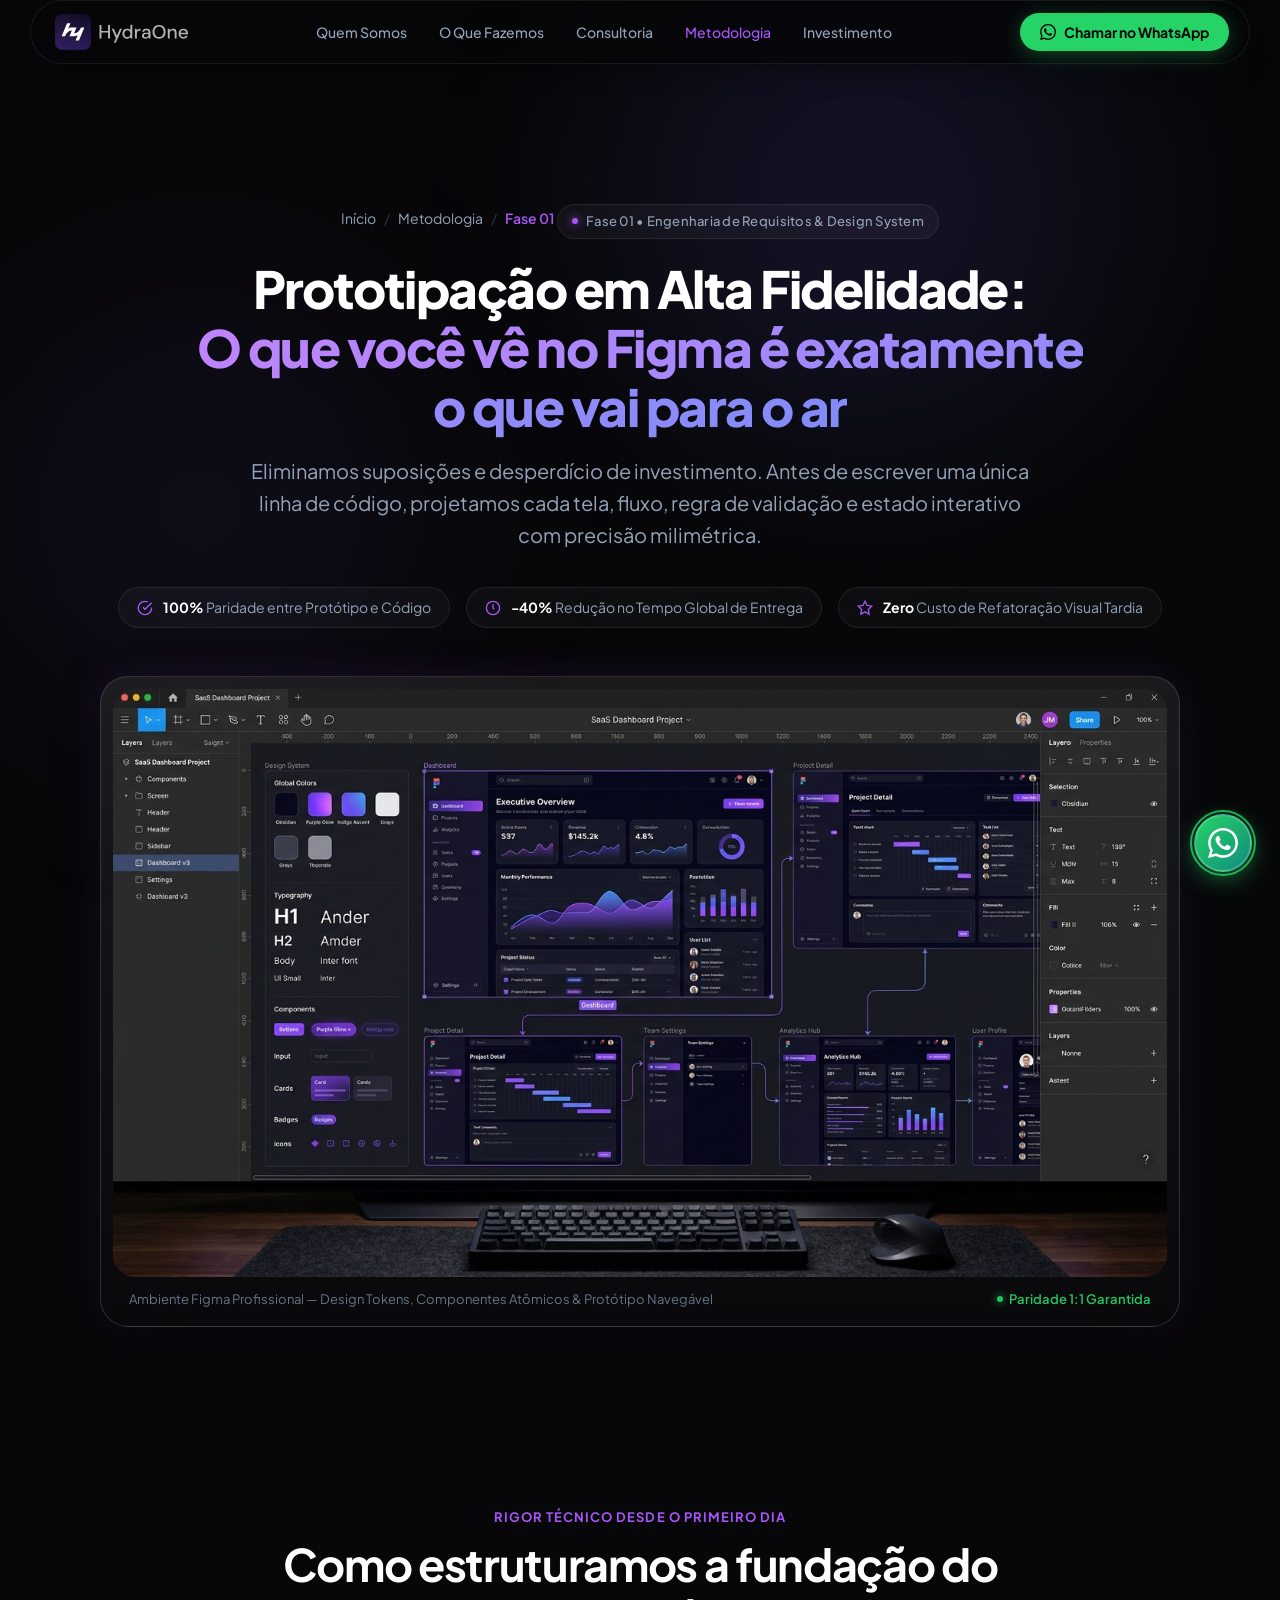
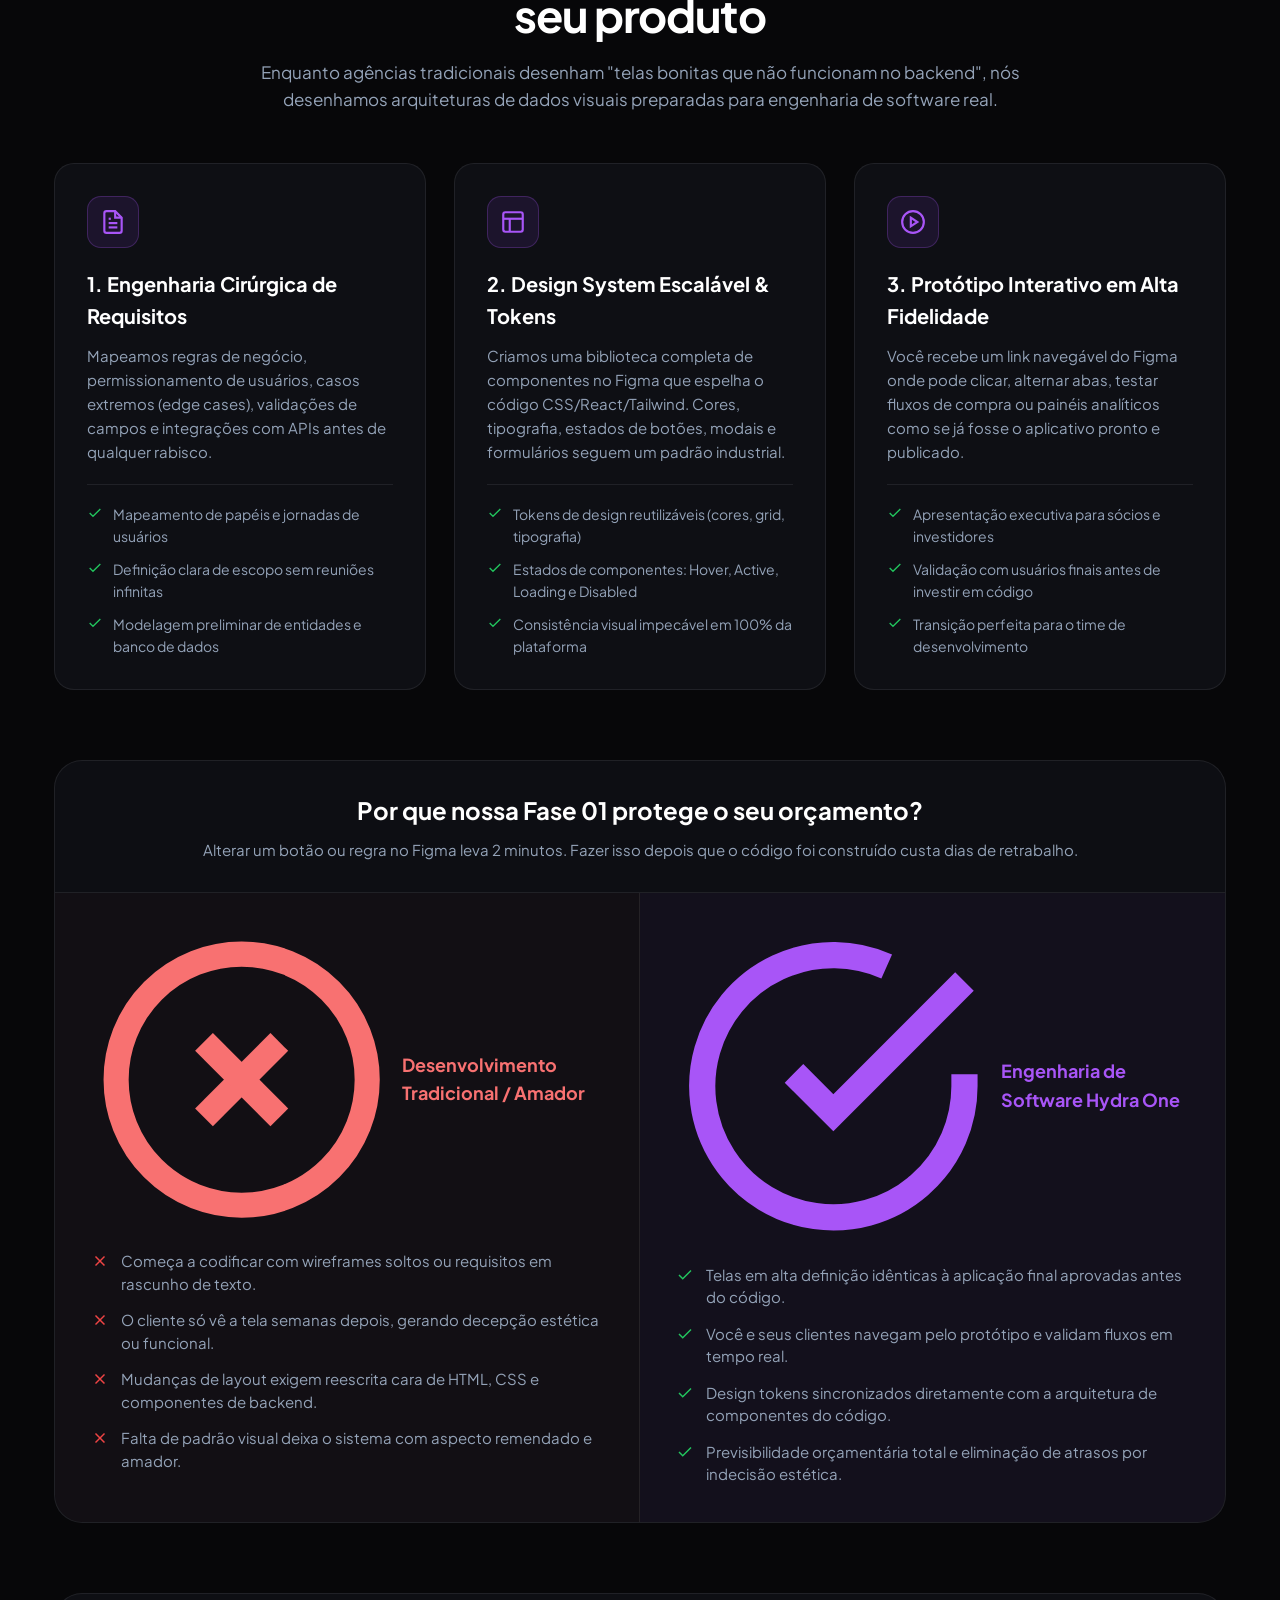
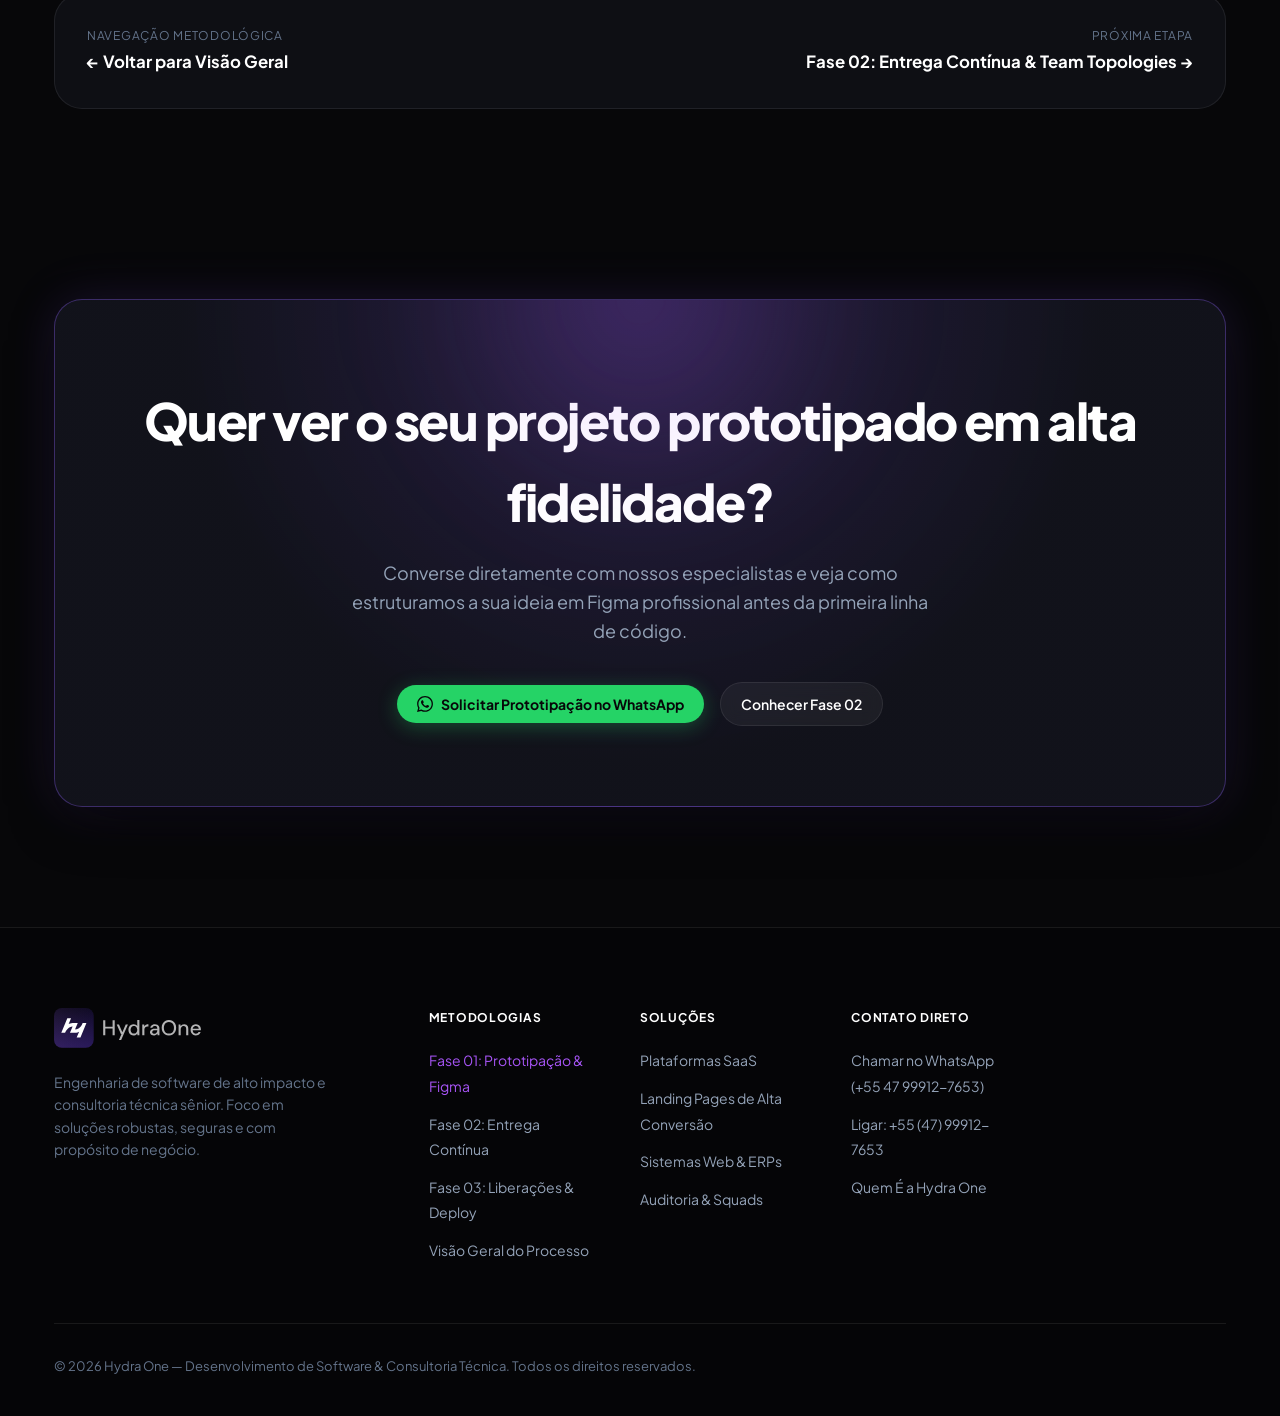
==== commit 304e85a9: "update icon" ====
--- a/fase-1-prototipacao.html
+++ b/fase-1-prototipacao.html
@@ -15,6 +15,10 @@
     href="https://fonts.googleapis.com/css2?family=JetBrains+Mono:ital,wght@0,400;0,500;0,600;1,400&family=Plus+Jakarta+Sans:wght@300;400;500;600;700;800&display=swap"
     rel="stylesheet">
   
+  <!-- Favicon -->
+  <link rel="icon" type="image/png" sizes="32x32" href="assets/images/fav.png">
+  <link rel="apple-touch-icon" href="assets/images/fav.png">
+
   <!-- Stylesheets -->
   <link rel="stylesheet" href="css/variables.css">
   <link rel="stylesheet" href="css/styles.css">
@@ -26,22 +30,8 @@
        ========================================================================== -->
   <header class="site-header" id="header">
     <nav class="navbar container">
-      <a href="index.html#hero" class="logo-brand" id="brand-logo">
-        <svg class="logo-icon" viewBox="0 0 32 32" fill="none" xmlns="http://www.w3.org/2000/svg">
-          <path d="M16 3L27.2583 9.5V22.5L16 29L4.74167 22.5V9.5L16 3Z" stroke="url(#hydra-grad)" stroke-width="2.2"
-            stroke-linejoin="round" />
-          <path d="M16 8L22 11.5V18.5L16 22L10 18.5V11.5L16 8Z" stroke="#a855f7" stroke-width="1.8"
-            stroke-linejoin="round" />
-          <circle cx="16" cy="15" r="2.5" fill="#ffffff" />
-          <defs>
-            <linearGradient id="hydra-grad" x1="4.74" y1="3" x2="27.25" y2="29" gradientUnits="userSpaceOnUse">
-              <stop stop-color="#ffffff" />
-              <stop offset="0.5" stop-color="#a855f7" />
-              <stop offset="1" stop-color="#6366f1" />
-            </linearGradient>
-          </defs>
-        </svg>
-        <span>Hydra One</span>
+      <a href="index.html#hero" class="logo-brand" id="brand-logo" aria-label="Hydra One">
+        <img src="assets/images/logo.svg" alt="Hydra One" class="logo-img" width="134" height="36">
       </a>
 
       <ul class="nav-links">
@@ -377,20 +367,8 @@
     <div class="container">
       <div class="footer-grid">
         <div class="footer-brand">
-          <a href="index.html#hero" class="logo-brand">
-            <svg class="logo-icon" viewBox="0 0 32 32" fill="none">
-              <path d="M16 3L27.2583 9.5V22.5L16 29L4.74167 22.5V9.5L16 3Z" stroke="url(#hydra-grad-foot)" stroke-width="2.2" />
-              <path d="M16 8L22 11.5V18.5L16 22L10 18.5V11.5L16 8Z" stroke="#a855f7" stroke-width="1.8" />
-              <circle cx="16" cy="15" r="2.5" fill="#ffffff" />
-              <defs>
-                <linearGradient id="hydra-grad-foot" x1="4.74" y1="3" x2="27.25" y2="29" gradientUnits="userSpaceOnUse">
-                  <stop stop-color="#ffffff" />
-                  <stop offset="0.5" stop-color="#a855f7" />
-                  <stop offset="1" stop-color="#6366f1" />
-                </linearGradient>
-              </defs>
-            </svg>
-            <span>Hydra One</span>
+          <a href="index.html#hero" class="logo-brand" aria-label="Hydra One">
+            <img src="assets/images/logo.svg" alt="Hydra One" class="logo-img" width="150" height="40">
           </a>
           <p>
             Engenharia de software de alto impacto e consultoria técnica sênior. Foco em soluções robustas, seguras e com propósito de negócio.
--- a/css/styles.css
+++ b/css/styles.css
@@ -196,13 +196,32 @@
 }
 
 .logo-brand {
-  display: flex;
+  display: inline-flex;
   align-items: center;
   gap: 10px;
   font-weight: 700;
   font-size: 1.1875rem;
   letter-spacing: -0.02em;
   color: #fff;
+  text-decoration: none;
+  transition: opacity var(--transition-fast, 0.2s ease), transform var(--transition-fast, 0.2s ease);
+}
+
+.logo-brand:hover {
+  opacity: 0.9;
+}
+
+.logo-img {
+  height: 36px;
+  width: auto;
+  max-width: 155px;
+  display: block;
+  object-fit: contain;
+}
+
+.footer-brand .logo-img {
+  height: 40px;
+  max-width: 175px;
 }
 
 .logo-icon {
@@ -1770,6 +1789,9 @@
 }
 
 @media (max-width: 768px) {
+  .logo-img {
+    height: 30px;
+  }
 
   .nav-links,
   .nav-actions .nav-link-subtle {
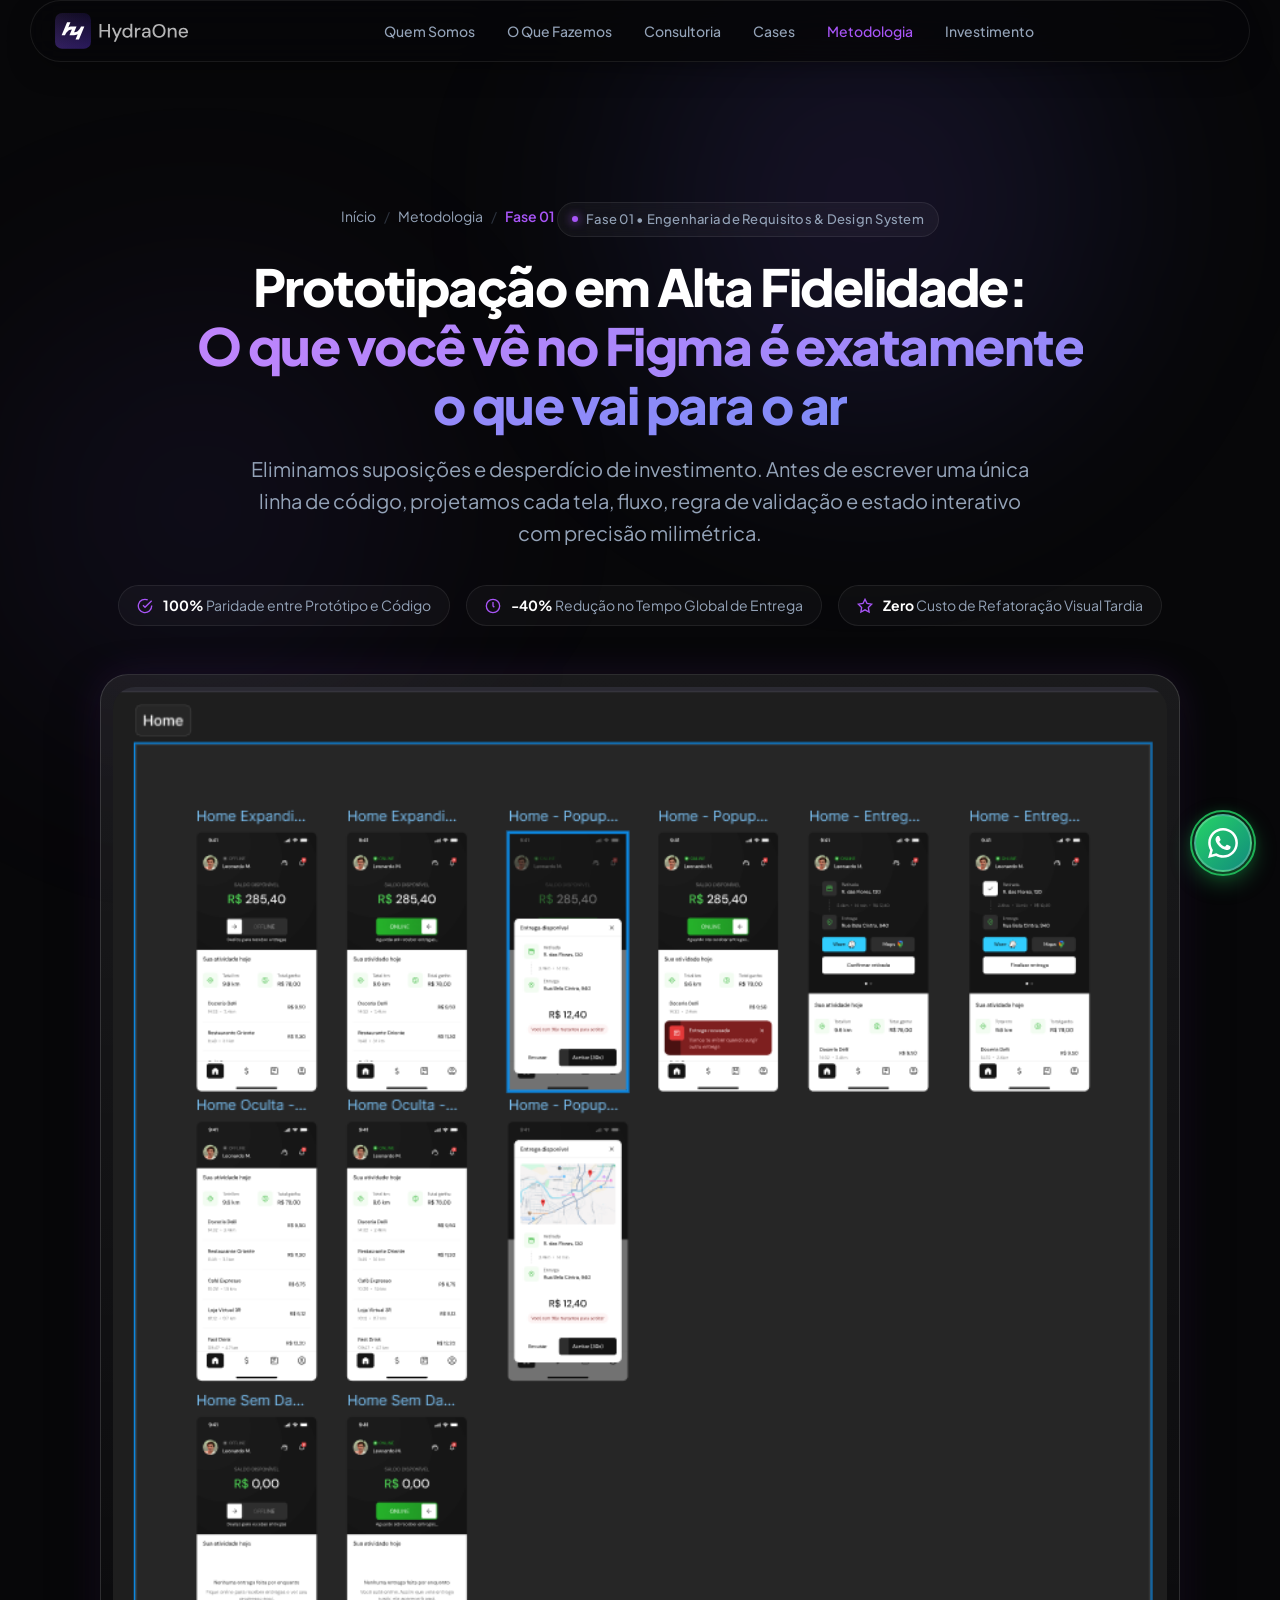
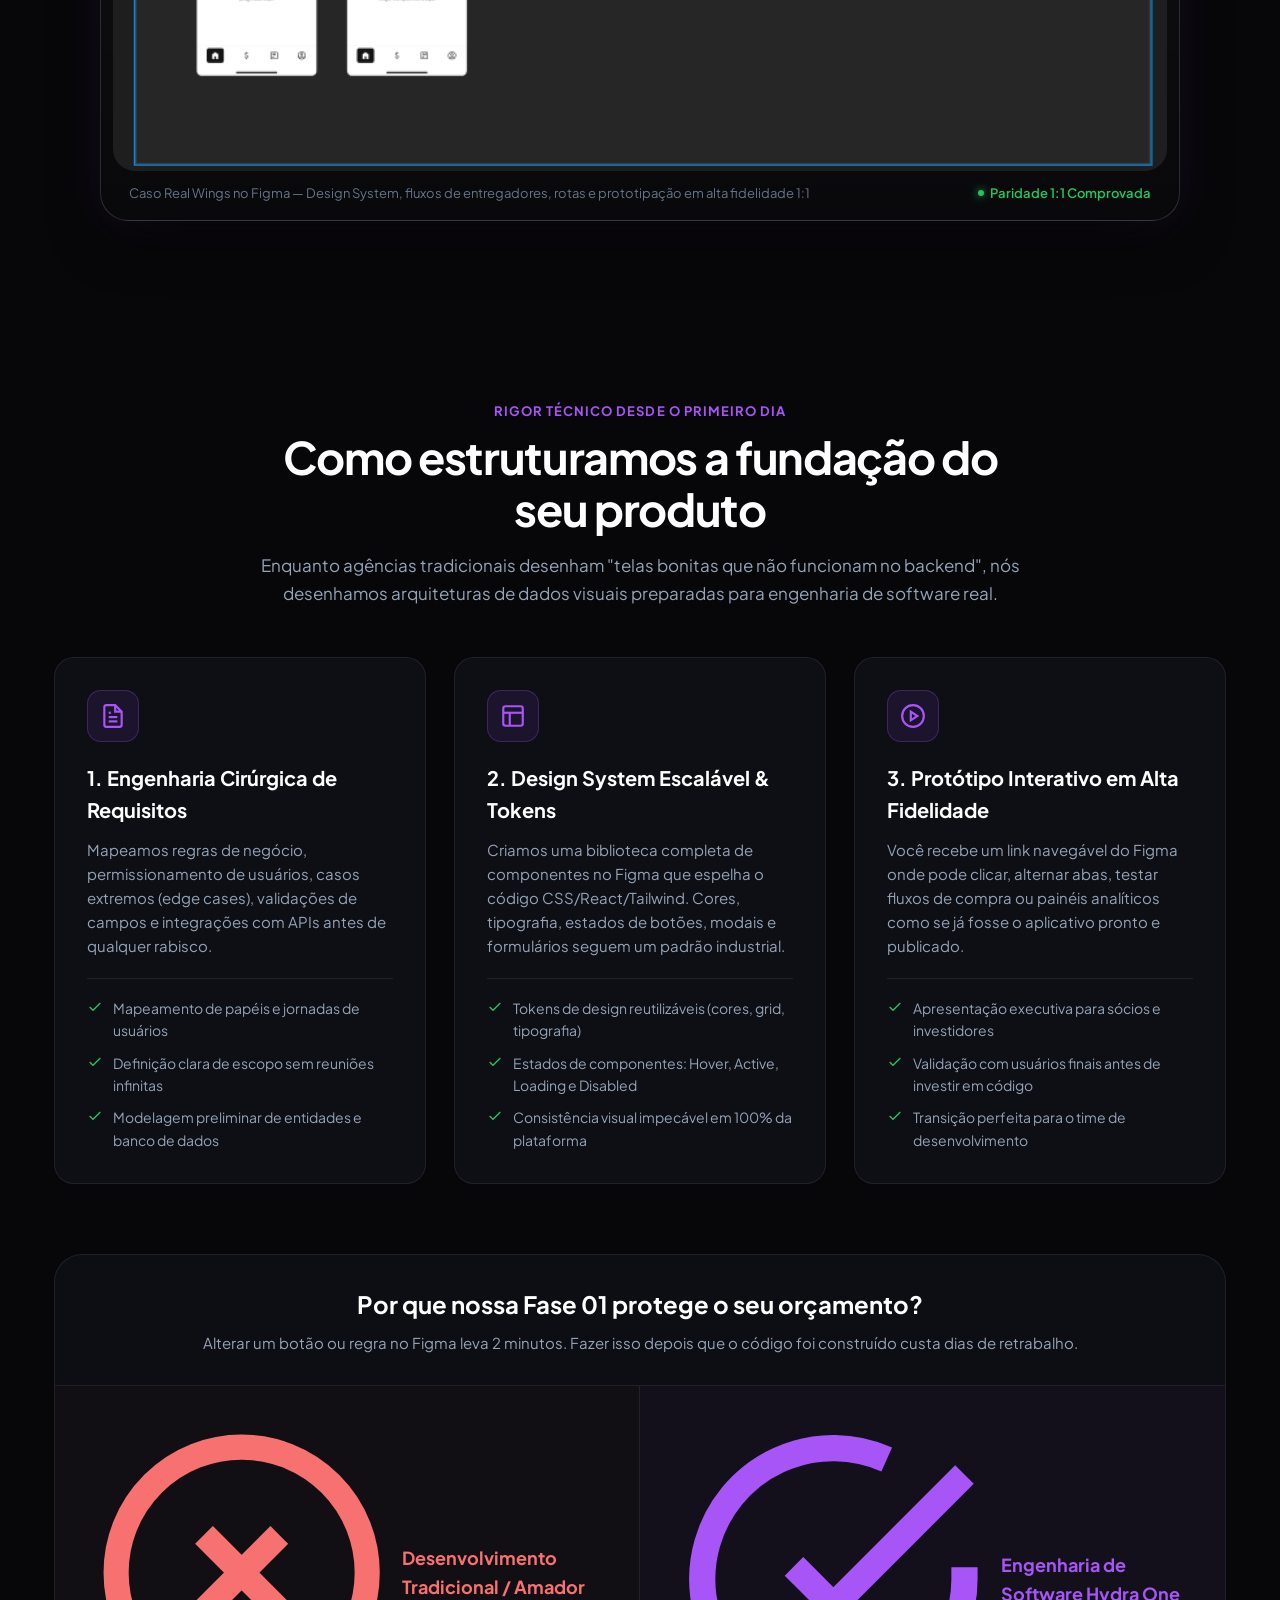
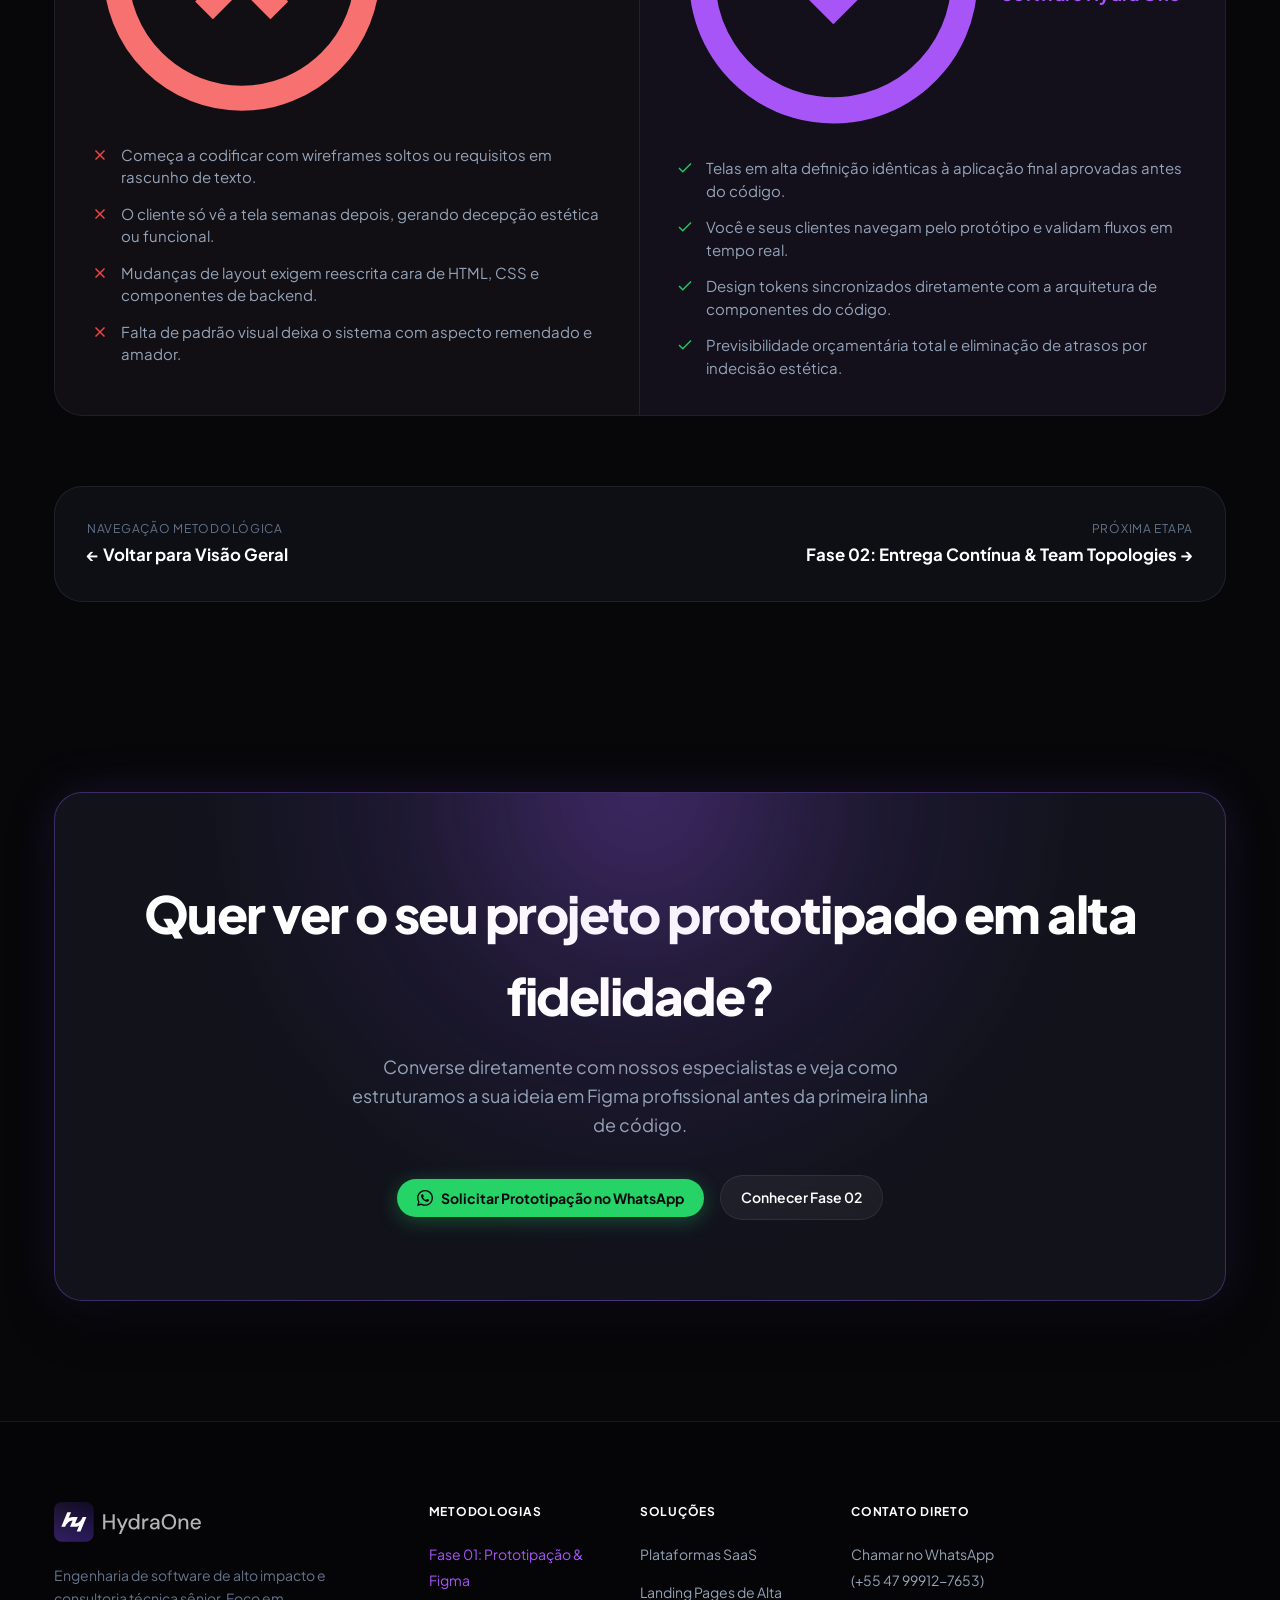
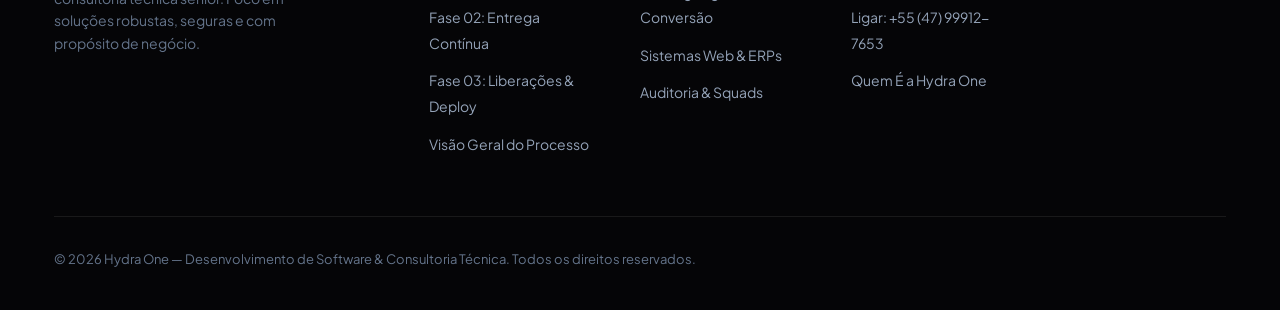
==== commit 5faf0eb7: "add case section and update some images" ====
--- a/fase-1-prototipacao.html
+++ b/fase-1-prototipacao.html
@@ -38,20 +38,12 @@
         <li class="nav-item"><a href="index.html#about">Quem Somos</a></li>
         <li class="nav-item"><a href="index.html#solutions">O Que Fazemos</a></li>
         <li class="nav-item"><a href="index.html#consulting">Consultoria</a></li>
+        <li class="nav-item"><a href="index.html#cases">Cases</a></li>
         <li class="nav-item"><a href="index.html#how-it-works" style="color: var(--accent-violet);">Metodologia</a></li>
         <li class="nav-item"><a href="index.html#pricing">Investimento</a></li>
       </ul>
 
       <div class="nav-actions">
-        <button class="btn btn-primary btn-whatsapp" data-action="open-whatsapp"
-          data-whatsapp-msg="Olá! Gostaria de conversar sobre a prototipação e design do meu projeto no Figma."
-          id="nav-cta-btn">
-          <svg class="whatsapp-svg-icon" viewBox="0 0 24 24">
-            <path
-              d="M.057 24l1.687-6.163c-1.041-1.804-1.588-3.849-1.587-5.946.003-6.556 5.338-11.891 11.893-11.891 3.181.001 6.167 1.24 8.413 3.488 2.245 2.248 3.481 5.236 3.48 8.414-.003 6.557-5.338 11.892-11.893 11.892-1.99-.001-3.951-.5-5.688-1.448l-6.305 1.654zm6.597-3.807c1.676.995 3.276 1.591 5.392 1.592 5.448 0 9.886-4.434 9.889-9.885.002-5.462-4.415-9.89-9.881-9.892-5.452 0-9.887 4.434-9.889 9.884-.001 2.225.651 3.891 1.746 5.634l-.999 3.648 3.742-.981zm11.387-5.464c-.074-.124-.272-.198-.57-.347-.297-.149-1.758-.868-2.031-.967-.272-.099-.47-.149-.669.149-.198.297-.768.967-.941 1.165-.173.198-.347.223-.644.074-.297-.149-1.255-.462-2.39-1.475-.883-.788-1.48-1.761-1.653-2.059-.173-.297-.018-.458.13-.606.134-.133.297-.347.446-.521.151-.172.2-.296.3-.495.099-.198.05-.372-.025-.521-.075-.148-.669-1.611-.916-2.206-.242-.579-.487-.501-.669-.51l-.57-.01c-.198 0-.52.074-.792.372s-1.04 1.016-1.04 2.479 1.065 2.876 1.213 3.074c.149.198 2.095 3.2 5.076 4.487.709.306 1.263.489 1.694.626.712.226 1.36.194 1.872.118.571-.085 1.758-.719 2.006-1.413.248-.695.248-1.29.173-1.414z" />
-          </svg>
-          <span>Chamar no WhatsApp</span>
-        </button>
         <button class="mobile-toggle" id="mobile-menu-toggle" aria-label="Abrir menu mobile">
           <svg width="22" height="22" viewBox="0 0 24 24" fill="none" stroke="currentColor" stroke-width="2">
             <line x1="3" y1="12" x2="21" y2="12"></line>
@@ -68,6 +60,7 @@
     <a href="index.html#about">Quem Somos</a>
     <a href="index.html#solutions">O Que Fazemos</a>
     <a href="index.html#consulting">Consultoria</a>
+    <a href="index.html#cases">Cases</a>
     <a href="index.html#how-it-works">Metodologia</a>
     <a href="index.html#pricing">Investimento</a>
     <button class="btn btn-primary btn-whatsapp" data-action="open-whatsapp"
@@ -131,12 +124,12 @@
 
         <!-- Big Visual Showcase -->
         <div class="methodology-visual-container">
-          <img src="assets/images/figma-showcase.jpg"
-            alt="Ambiente de trabalho no Figma mostrando o Design System completo, telas em alta fidelidade e protótipo navegável"
-            width="1080" height="608">
+          <img src="assets/images/wings-system-figma.png"
+            alt="Ambiente real de prototipação no Figma desenvolvido pela Hydra One para a plataforma Wings, com fluxos de entregas, mapas, popups e Design System 1:1"
+            width="1080" height="608" loading="lazy">
           <div class="methodology-visual-caption">
-            <span>Ambiente Figma Profissional — Design Tokens, Componentes Atômicos & Protótipo Navegável</span>
-            <span class="badge-live">Paridade 1:1 Garantida</span>
+            <span>Caso Real Wings no Figma — Design System, fluxos de entregadores, rotas e prototipação em alta fidelidade 1:1</span>
+            <span class="badge-live">Paridade 1:1 Comprovada</span>
           </div>
         </div>
       </div>
--- a/css/styles.css
+++ b/css/styles.css
@@ -641,232 +641,7 @@
   transform: translateX(3px);
 }
 
-/* ==========================================================================
-   Technical Showcase (Interactive Code & Sandbox)
-   ========================================================================== */
-.showcase-section {
-  padding: 90px 0;
-  position: relative;
-}
-
-.tech-tabs-wrapper {
-  display: flex;
-  justify-content: center;
-  margin-bottom: 30px;
-  overflow-x: auto;
-  padding-bottom: 10px;
-}
-
-.tech-tabs-bar {
-  display: flex;
-  align-items: center;
-  gap: 6px;
-  background: rgba(255, 255, 255, 0.03);
-  padding: 6px;
-  border-radius: var(--radius-full);
-  border: 1px solid var(--border-subtle);
-  backdrop-filter: blur(10px);
-}
-
-.tab-btn {
-  display: flex;
-  align-items: center;
-  gap: 8px;
-  padding: 8px 18px;
-  border-radius: var(--radius-full);
-  font-size: 0.8125rem;
-  font-weight: 500;
-  color: var(--text-secondary);
-  background: transparent;
-  border: none;
-  cursor: pointer;
-  transition: all var(--transition-fast);
-}
-
-.tab-btn svg {
-  width: 16px;
-  height: 16px;
-  opacity: 0.7;
-}
-
-.tab-btn:hover {
-  color: #fff;
-  background: rgba(255, 255, 255, 0.06);
-}
-
-.tab-btn.active {
-  background: rgba(255, 255, 255, 0.12);
-  color: #fff;
-  font-weight: 600;
-  box-shadow: 0 2px 10px rgba(0, 0, 0, 0.3);
-}
-
-.tab-btn.active svg {
-  opacity: 1;
-}
-
-.code-sandbox-container {
-  max-width: 960px;
-  margin: 0 auto;
-  background: #090a0f;
-  border: 1px solid var(--border-medium);
-  border-radius: var(--radius-lg);
-  overflow: hidden;
-  box-shadow: 0 30px 60px -15px rgba(0, 0, 0, 0.9), 0 0 40px rgba(139, 92, 246, 0.12);
-  position: relative;
-}
-
-.terminal-header {
-  display: flex;
-  align-items: center;
-  justify-content: space-between;
-  padding: 14px 20px;
-  background: rgba(255, 255, 255, 0.02);
-  border-bottom: 1px solid var(--border-subtle);
-}
-
-.terminal-dots {
-  display: flex;
-  align-items: center;
-  gap: 8px;
-}
-
-.terminal-dot {
-  width: 10px;
-  height: 10px;
-  border-radius: 50%;
-}
-
-.terminal-dot.close {
-  background: #ff5f56;
-}
-
-.terminal-dot.min {
-  background: #ffbd2e;
-}
-
-.terminal-dot.max {
-  background: #27c93f;
-}
-
-.terminal-filename {
-  font-family: var(--font-mono);
-  font-size: 0.8125rem;
-  color: var(--text-secondary);
-}
-
-.btn-copy-code {
-  display: flex;
-  align-items: center;
-  gap: 6px;
-  background: rgba(255, 255, 255, 0.04);
-  border: 1px solid var(--border-subtle);
-  color: var(--text-secondary);
-  font-size: 0.75rem;
-  font-weight: 500;
-  padding: 6px 12px;
-  border-radius: var(--radius-sm);
-  cursor: pointer;
-  transition: all var(--transition-fast);
-}
-
-.btn-copy-code:hover {
-  color: #fff;
-  background: rgba(255, 255, 255, 0.09);
-  border-color: var(--border-medium);
-}
-
-.btn-copy-code svg {
-  width: 14px;
-  height: 14px;
-}
-
-.code-editor-body {
-  padding: 24px;
-  font-family: var(--font-mono);
-  font-size: 0.875rem;
-  line-height: 1.7;
-  overflow-x: auto;
-  color: #e2e8f0;
-  background: #08090d;
-}
-
-.code-editor-body pre {
-  margin: 0;
-}
-
-.code-line {
-  display: flex;
-}
-
-.line-number {
-  color: #334155;
-  width: 38px;
-  user-select: none;
-  text-align: right;
-  padding-right: 18px;
-  font-size: 0.8125rem;
-}
-
-.line-code {
-  flex-grow: 1;
-}
-
-/* Syntax Highlighting */
-.syn-kw {
-  color: #c084fc;
-  font-weight: 600;
-}
-
-.syn-fn {
-  color: #60a5fa;
-}
-
-.syn-str {
-  color: #34d399;
-}
-
-.syn-prop {
-  color: #f472b6;
-}
-
-.syn-comment {
-  color: #64748b;
-  font-style: italic;
-}
-
-.syn-num {
-  color: #fbbf24;
-}
-
-.syn-type {
-  color: #38bdf8;
-}
-
-.terminal-footer {
-  display: flex;
-  align-items: center;
-  justify-content: space-between;
-  padding: 12px 24px;
-  background: rgba(255, 255, 255, 0.02);
-  border-top: 1px solid var(--border-subtle);
-  font-size: 0.75rem;
-  color: var(--text-muted);
-}
-
-.terminal-status {
-  display: flex;
-  align-items: center;
-  gap: 8px;
-}
-
-.terminal-status-dot {
-  width: 6px;
-  height: 6px;
-  border-radius: 50%;
-  background: #10b981;
-  box-shadow: 0 0 8px #10b981;
-}
+
 
 /* ==========================================================================
    How It Works (Process & 3D Cards)
@@ -951,8 +726,328 @@
 }
 
 /* ==========================================================================
-   Testimonials & Social Proof ("Hear from companies that trust us")
+   Cases de Sucesso (Wings & Produtos Reais)
    ========================================================================== */
+.cases-section {
+  padding: 110px 0;
+  position: relative;
+}
+
+.featured-case-card {
+  background: linear-gradient(180deg, rgba(16, 21, 28, 0.92) 0%, rgba(10, 11, 15, 0.98) 100%);
+  border: 1px solid rgba(16, 185, 129, 0.28);
+  border-radius: var(--radius-xl);
+  padding: 48px;
+  position: relative;
+  overflow: hidden;
+  box-shadow: 0 30px 70px -20px rgba(0, 0, 0, 0.9), 0 0 50px rgba(16, 185, 129, 0.12);
+  transition: all var(--transition-smooth);
+}
+
+.featured-case-card::before {
+  content: '';
+  position: absolute;
+  top: -120px;
+  right: -100px;
+  width: 400px;
+  height: 400px;
+  background: radial-gradient(circle, rgba(16, 185, 129, 0.15) 0%, transparent 70%);
+  filter: blur(50px);
+  pointer-events: none;
+}
+
+.featured-case-card:hover {
+  border-color: rgba(16, 185, 129, 0.45);
+  transform: translateY(-3px);
+  box-shadow: 0 35px 80px -20px rgba(0, 0, 0, 0.95), 0 0 60px rgba(16, 185, 129, 0.2);
+}
+
+.featured-case-grid {
+  display: grid;
+  grid-template-columns: 1.15fr 0.85fr;
+  gap: 48px;
+  align-items: center;
+  position: relative;
+  z-index: 1;
+}
+
+.case-brand-header {
+  display: flex;
+  align-items: center;
+  gap: 16px;
+  flex-wrap: wrap;
+  margin-bottom: 22px;
+}
+
+.case-logo-badge {
+  display: inline-flex;
+  align-items: center;
+  background: rgba(0, 176, 80, 0.1);
+  border: 1px solid rgba(0, 176, 80, 0.35);
+  border-radius: var(--radius-md);
+  padding: 6px 14px;
+}
+
+.case-logo-img {
+  height: 26px;
+  width: auto;
+  object-fit: contain;
+}
+
+.case-tags {
+  display: flex;
+  align-items: center;
+  gap: 8px;
+  flex-wrap: wrap;
+}
+
+.case-tag {
+  font-size: 0.75rem;
+  font-weight: 600;
+  padding: 4px 12px;
+  border-radius: var(--radius-full);
+  letter-spacing: 0.02em;
+}
+
+.case-tag.tag-mobile {
+  background: rgba(16, 185, 129, 0.12);
+  border: 1px solid rgba(16, 185, 129, 0.3);
+  color: #34d399;
+}
+
+.case-tag.tag-saas {
+  background: rgba(168, 85, 247, 0.12);
+  border: 1px solid rgba(168, 85, 247, 0.3);
+  color: #c084fc;
+}
+
+.case-tag.tag-ondemand {
+  background: rgba(59, 130, 246, 0.12);
+  border: 1px solid rgba(59, 130, 246, 0.3);
+  color: #60a5fa;
+}
+
+.featured-case-title {
+  font-size: clamp(1.5rem, 2.4vw, 2.1rem);
+  font-weight: 800;
+  letter-spacing: -0.025em;
+  color: #ffffff;
+  line-height: 1.25;
+  margin-bottom: 18px;
+}
+
+.featured-case-summary {
+  font-size: 0.95rem;
+  color: var(--text-secondary);
+  line-height: 1.65;
+  margin-bottom: 28px;
+}
+
+.case-highlights-grid {
+  display: flex;
+  flex-direction: column;
+  gap: 16px;
+  margin-bottom: 34px;
+}
+
+.case-highlight-item {
+  display: flex;
+  align-items: flex-start;
+  gap: 14px;
+}
+
+.case-highlight-icon {
+  width: 36px;
+  height: 36px;
+  border-radius: var(--radius-sm);
+  background: rgba(16, 185, 129, 0.12);
+  border: 1px solid rgba(16, 185, 129, 0.25);
+  color: #34d399;
+  display: flex;
+  align-items: center;
+  justify-content: center;
+  flex-shrink: 0;
+}
+
+.case-highlight-icon svg {
+  width: 18px;
+  height: 18px;
+}
+
+.case-highlight-item h4 {
+  font-size: 0.9375rem;
+  font-weight: 700;
+  color: #ffffff;
+  margin-bottom: 3px;
+}
+
+.case-highlight-item p {
+  font-size: 0.84375rem;
+  color: var(--text-secondary);
+  line-height: 1.5;
+}
+
+.case-cta-action {
+  display: flex;
+  align-items: center;
+  gap: 16px;
+  flex-wrap: wrap;
+}
+
+.featured-case-preview {
+  display: flex;
+  justify-content: center;
+  align-items: center;
+}
+
+.case-preview-frame {
+  position: relative;
+  border-radius: var(--radius-xl);
+  overflow: hidden;
+  border: 1px solid rgba(255, 255, 255, 0.12);
+  box-shadow: 0 25px 60px rgba(0, 0, 0, 0.85), 0 0 40px rgba(16, 185, 129, 0.15);
+  background: #08090d;
+  width: 100%;
+}
+
+.case-preview-badge {
+  position: absolute;
+  top: 14px;
+  left: 14px;
+  z-index: 2;
+  display: inline-flex;
+  align-items: center;
+  gap: 8px;
+  padding: 6px 14px;
+  background: rgba(10, 12, 18, 0.85);
+  backdrop-filter: blur(10px);
+  border: 1px solid rgba(255, 255, 255, 0.15);
+  border-radius: var(--radius-full);
+  font-size: 0.75rem;
+  font-weight: 600;
+  color: #e2e8f0;
+}
+
+.live-indicator {
+  width: 7px;
+  height: 7px;
+  border-radius: 50%;
+  background-color: #10b981;
+  box-shadow: 0 0 8px #10b981;
+  animation: pulseDot 2s infinite;
+}
+
+.case-preview-img {
+  width: 100%;
+  height: auto;
+  display: block;
+  object-fit: cover;
+  transition: transform var(--transition-smooth);
+}
+
+.case-preview-frame:hover .case-preview-img {
+  transform: scale(1.02);
+}
+
+.case-preview-caption {
+  padding: 14px 20px;
+  background: rgba(12, 14, 20, 0.95);
+  border-top: 1px solid rgba(255, 255, 255, 0.08);
+  font-size: 0.8125rem;
+  color: var(--text-muted);
+}
+
+/* Modular Space for More Cases */
+.cases-modular-grid {
+  display: grid;
+  grid-template-columns: 1fr 1fr;
+  gap: 28px;
+  margin-top: 36px;
+}
+
+.case-modular-card {
+  background: var(--bg-card);
+  border: 1px dashed rgba(255, 255, 255, 0.15);
+  border-radius: var(--radius-xl);
+  padding: 38px 34px;
+  display: flex;
+  flex-direction: column;
+  backdrop-filter: blur(12px);
+  transition: all var(--transition-smooth);
+}
+
+.case-modular-card:hover {
+  background: var(--bg-card-hover);
+  border-style: solid;
+  border-color: rgba(168, 85, 247, 0.4);
+  transform: translateY(-4px);
+  box-shadow: 0 20px 40px -15px rgba(0, 0, 0, 0.8), 0 0 30px rgba(139, 92, 246, 0.15);
+}
+
+.case-modular-card.spotlight {
+  border-color: rgba(168, 85, 247, 0.3);
+  background: linear-gradient(180deg, rgba(25, 20, 40, 0.4) 0%, rgba(12, 13, 18, 0.7) 100%);
+}
+
+.case-modular-badge {
+  font-size: 0.75rem;
+  font-weight: 700;
+  letter-spacing: 0.05em;
+  text-transform: uppercase;
+  padding: 4px 12px;
+  border-radius: var(--radius-full);
+  align-self: flex-start;
+  margin-bottom: 18px;
+  background: rgba(168, 85, 247, 0.12);
+  border: 1px solid rgba(168, 85, 247, 0.3);
+  color: #c084fc;
+}
+
+.case-modular-badge.consulting {
+  background: rgba(59, 130, 246, 0.12);
+  border: 1px solid rgba(59, 130, 246, 0.3);
+  color: #60a5fa;
+}
+
+.case-modular-title {
+  font-size: 1.25rem;
+  font-weight: 700;
+  color: #ffffff;
+  line-height: 1.35;
+  margin-bottom: 12px;
+}
+
+.case-modular-desc {
+  font-size: 0.875rem;
+  color: var(--text-secondary);
+  line-height: 1.6;
+  margin-bottom: 22px;
+}
+
+.case-modular-points {
+  list-style: none;
+  display: flex;
+  flex-direction: column;
+  gap: 12px;
+  margin-bottom: 28px;
+}
+
+.case-modular-points li {
+  display: flex;
+  align-items: center;
+  gap: 10px;
+  font-size: 0.84375rem;
+  color: var(--text-secondary);
+}
+
+.case-modular-points svg {
+  width: 16px;
+  height: 16px;
+  color: #10b981;
+  flex-shrink: 0;
+}
+
+/* Backward compatibility for testimonial cards if referenced elsewhere */
 .testimonials-section {
   padding: 100px 0;
   position: relative;
@@ -1777,6 +1872,11 @@
 
   .testimonials-grid {
     grid-template-columns: repeat(2, 1fr);
+  }
+
+  .featured-case-grid {
+    grid-template-columns: 1fr;
+    gap: 40px;
   }
 
   .footer-grid {
@@ -1847,6 +1947,14 @@
     grid-template-columns: 1fr;
   }
 
+  .featured-case-card {
+    padding: 30px 20px;
+  }
+
+  .cases-modular-grid {
+    grid-template-columns: 1fr;
+  }
+
   .footer-grid {
     grid-template-columns: 1fr;
   }
